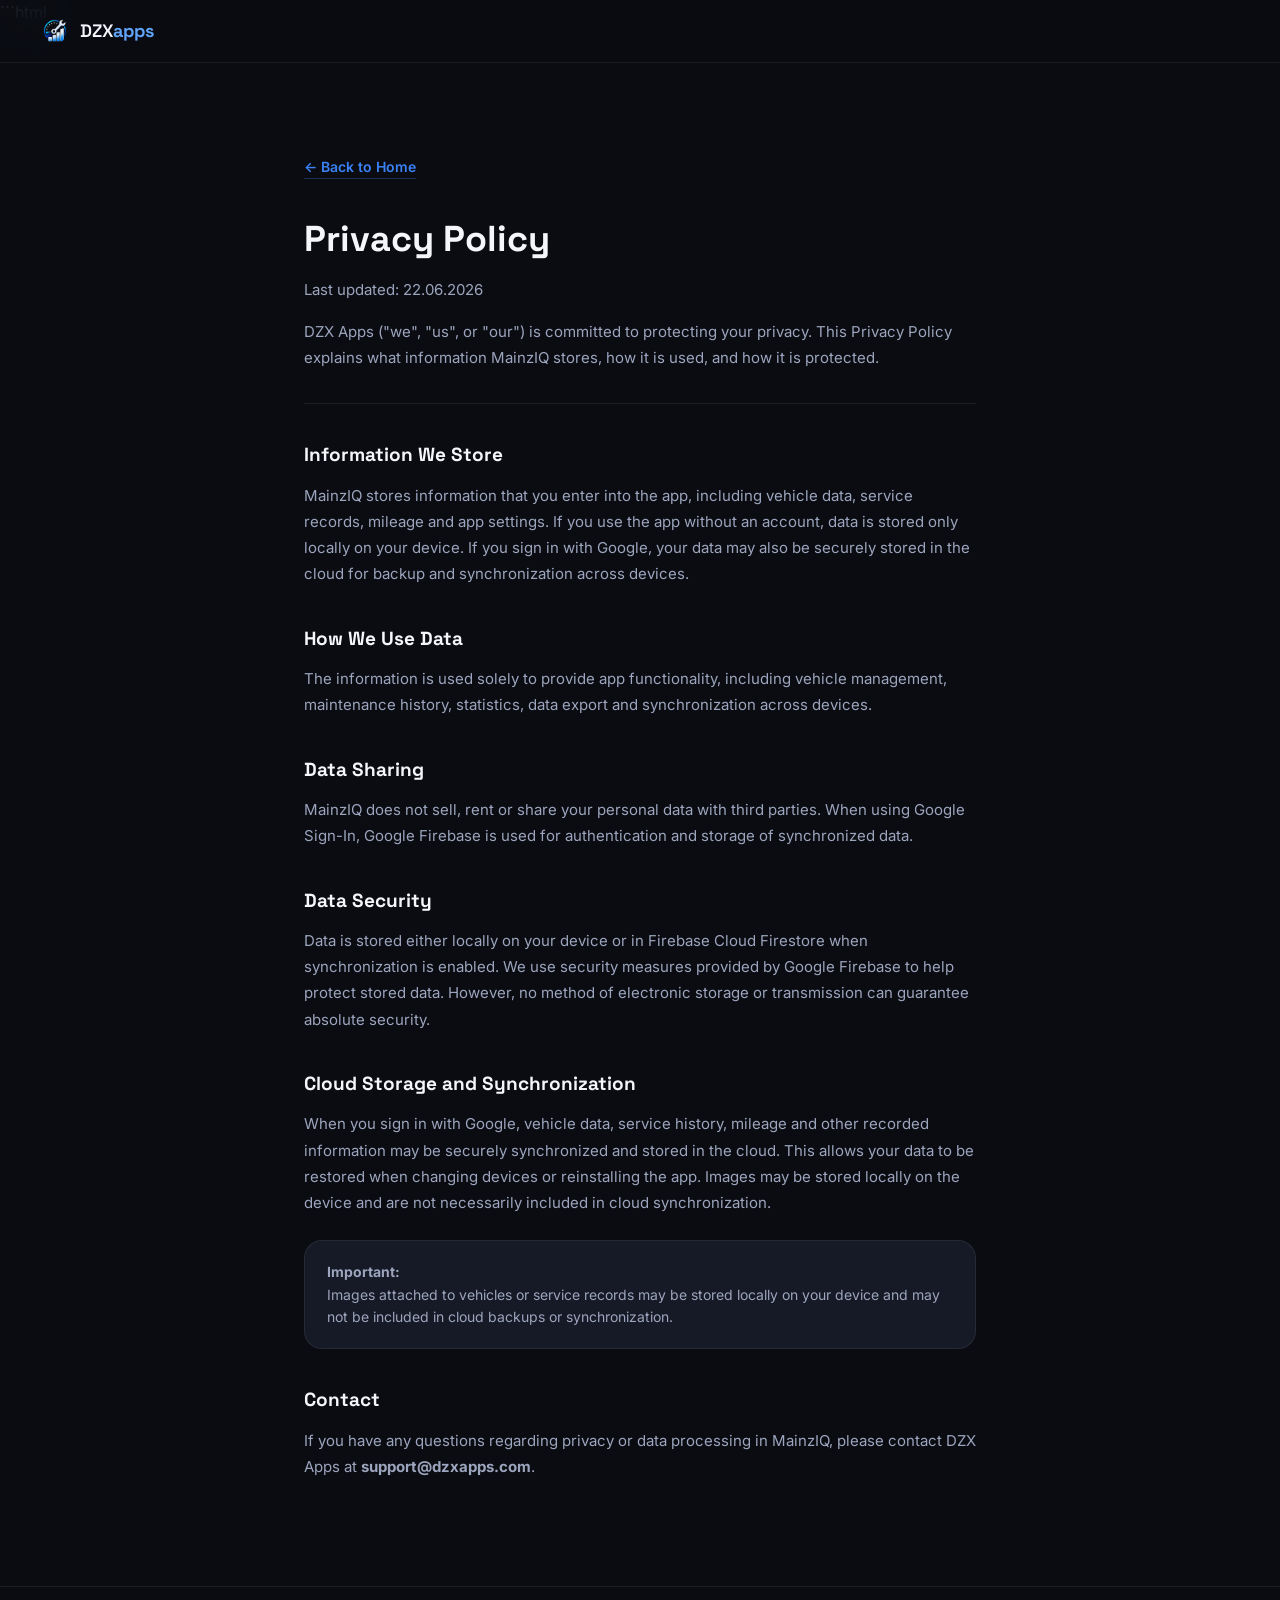
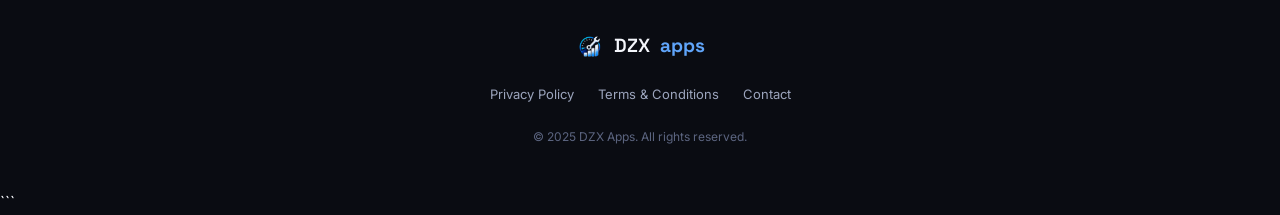
==== privacy.html @ 9a9090ef "Update privacy.html" ====
```html
<!DOCTYPE html>
<html lang="en">
<head>
  <meta charset="UTF-8" />
  <meta name="viewport" content="width=device-width, initial-scale=1.0" />
  <title>Privacy Policy - MainzIQ by DZX Apps</title>

  <link rel="icon" type="image/png" href="assets/logo.png" />
  <link rel="preconnect" href="https://fonts.googleapis.com" />
  <link href="https://fonts.googleapis.com/css2?family=Space+Grotesk:wght@500;600;700&family=Inter:wght@400;500;600;700&display=swap" rel="stylesheet" />
  <link rel="stylesheet" href="style.css" />

  <style>
    .legal-page {
      max-width: 720px;
      margin: 0 auto;
      padding: 130px 24px 90px;
    }

    .legal-page h1 {
      font-family: 'Space Grotesk', sans-serif;
      font-size: 36px;
      font-weight: 700;
      margin-bottom: 8px;
    }

    .legal-date {
      font-size: 13px;
      color: var(--text3);
      margin-bottom: 12px;
    }

    .legal-intro {
      font-size: 15px;
      color: var(--text2);
      line-height: 1.7;
      margin-bottom: 40px;
      padding-bottom: 32px;
      border-bottom: 1px solid var(--border);
    }

    .legal-page h2 {
      font-family: 'Space Grotesk', sans-serif;
      font-size: 19px;
      font-weight: 700;
      margin: 36px 0 12px;
    }

    .legal-page p {
      font-size: 15px;
      color: var(--text2);
      line-height: 1.75;
      margin-bottom: 16px;
    }

    .legal-page a {
      color: var(--blue-mid);
      text-decoration: none;
      border-bottom: 1px solid rgba(59,130,246,0.3);
    }

    .legal-page a:hover {
      border-color: var(--blue-mid);
    }

    .back-link {
      display: inline-flex;
      align-items: center;
      gap: 6px;
      color: var(--blue-mid);
      text-decoration: none;
      font-size: 14px;
      font-weight: 600;
      margin-bottom: 32px;
    }

    .back-link:hover {
      color: var(--blue-light);
    }

    .legal-card {
      background: var(--card);
      border: 1px solid var(--border);
      border-radius: var(--radius);
      padding: 20px 22px;
      margin: 24px 0;
      font-size: 14px;
      color: var(--text2);
    }
  </style>
</head>
<body>

  <header class="nav scrolled">
    <a href="index.html" class="nav-logo">
      <img src="assets/logo.png" alt="DZX Apps" class="nav-logo-img" />
      <span>DZX<b>apps</b></span>
    </a>
  </header>

  <div class="legal-page">

    <a href="index.html" class="back-link">← Back to Home</a>

    <h1>Privacy Policy</h1>

    <p class="legal-date">
      Last updated: 22.06.2026
    </p>

    <p class="legal-intro">
      DZX Apps ("we", "us", or "our") is committed to protecting your privacy.
      This Privacy Policy explains what information MainzIQ stores, how it is used,
      and how it is protected.
    </p>

    <h2>Information We Store</h2>
    <p>
      MainzIQ stores information that you enter into the app, including vehicle
      data, service records, mileage and app settings.
      If you use the app without an account, data is stored only locally on your
      device.
      If you sign in with Google, your data may also be securely stored in the
      cloud for backup and synchronization across devices.
    </p>

    <h2>How We Use Data</h2>
    <p>
      The information is used solely to provide app functionality, including
      vehicle management, maintenance history, statistics, data export and
      synchronization across devices.
    </p>

    <h2>Data Sharing</h2>
    <p>
      MainzIQ does not sell, rent or share your personal data with third parties.
      When using Google Sign-In, Google Firebase is used for authentication and
      storage of synchronized data.
    </p>

    <h2>Data Security</h2>
    <p>
      Data is stored either locally on your device or in Firebase Cloud Firestore
      when synchronization is enabled.
      We use security measures provided by Google Firebase to help protect stored
      data.
      However, no method of electronic storage or transmission can guarantee
      absolute security.
    </p>

    <h2>Cloud Storage and Synchronization</h2>
    <p>
      When you sign in with Google, vehicle data, service history, mileage and
      other recorded information may be securely synchronized and stored in the
      cloud.
      This allows your data to be restored when changing devices or reinstalling
      the app.
      Images may be stored locally on the device and are not necessarily included
      in cloud synchronization.
    </p>

    <div class="legal-card">
      <strong>Important:</strong><br>
      Images attached to vehicles or service records may be stored locally on
      your device and may not be included in cloud backups or synchronization.
    </div>

    <h2>Contact</h2>
    <p>
      If you have any questions regarding privacy or data processing in MainzIQ,
      please contact DZX Apps at
      <strong>support@dzxapps.com</strong>.
    </p>

  </div>

  <footer class="footer">
    <div class="container footer-inner">

      <div class="footer-logo">
        <img src="assets/logo.png" alt="DZX Apps" class="footer-logo-img" />
        DZX<span>apps</span>
      </div>

      <div class="footer-links">
        <a href="privacy.html">Privacy Policy</a>
        <a href="terms.html">Terms & Conditions</a>
        <a href="index.html#contact">Contact</a>
      </div>

      <p class="footer-copy">
        © 2025 DZX Apps. All rights reserved.
      </p>

    </div>
  </footer>

</body>
</html>
```
---- style.css ----
/* ════════════════════════════════════════════════════════════════════
   DZXapps — Landing Page Styles
   ════════════════════════════════════════════════════════════════════ */

*, *::before, *::after { box-sizing: border-box; margin: 0; padding: 0; }

:root {
  /* Core palette — matched directly from app screenshots */
  --bg:         #0A0C12;
  --bg2:        #0F121B;
  --bg3:        #161A26;
  --card:       #161A26;
  --card2:      #1B2030;
  --border:     rgba(255,255,255,0.07);
  --border2:    rgba(255,255,255,0.1);

  --blue-dark:  #1D4ED8;
  --blue:       #2563EB;
  --blue-mid:   #3B82F6;
  --blue-light: #60A5FA;
  --blue-pale:  #93C5FD;

  --text:       #F4F6FB;
  --text2:      #9CA5BD;
  --text3:      #5C6580;

  --red:        #F87171;
  --purple:     #A78BFA;
  --green:      #34D399;
  --orange:     #FBBF24;

  --radius:     18px;
  --radius-sm:  12px;
}

html { scroll-behavior: smooth; }

body {
  font-family: 'Inter', system-ui, -apple-system, sans-serif;
  background: var(--bg);
  color: var(--text);
  line-height: 1.6;
  overflow-x: hidden;
}

.container { max-width: 1120px; margin: 0 auto; padding: 0 24px; }

h1, h2, h3, .nav-logo span, .footer-logo {
  font-family: 'Space Grotesk', system-ui, sans-serif;
}

.gradient-text {
  background: linear-gradient(135deg, var(--blue-mid) 0%, var(--purple) 100%);
  -webkit-background-clip: text;
  -webkit-text-fill-color: transparent;
  background-clip: text;
}

.section-eyebrow {
  font-size: 11px;
  font-weight: 700;
  letter-spacing: 0.12em;
  text-transform: uppercase;
  color: var(--blue-mid);
  margin-bottom: 12px;
}

.section-title {
  font-size: clamp(28px, 4vw, 42px);
  font-weight: 700;
  line-height: 1.15;
  letter-spacing: -0.01em;
  margin-bottom: 48px;
}

.section-title-sm {
  font-size: clamp(22px, 3vw, 30px);
  font-weight: 700;
  line-height: 1.2;
  margin-bottom: 14px;
}

/* ─── NAV ────────────────────────────────────────────────────────── */
.nav {
  position: fixed;
  top: 0; left: 0; right: 0;
  z-index: 200;
  display: flex;
  align-items: center;
  justify-content: space-between;
  padding: 16px 40px;
  transition: background 0.3s, backdrop-filter 0.3s, border-color 0.3s;
  border-bottom: 1px solid transparent;
}
.nav.scrolled {
  background: rgba(10,12,18,0.85);
  backdrop-filter: blur(20px);
  border-bottom-color: var(--border);
}

.nav-logo {
  display: flex;
  align-items: center;
  gap: 10px;
  text-decoration: none;
  color: var(--text);
}
.nav-logo-img { width: 30px; height: 30px; border-radius: 8px; }
.nav-logo span { font-size: 18px; font-weight: 600; letter-spacing: -0.01em; }
.nav-logo span b { font-weight: 700; color: var(--blue-light); }

.nav-links { display: flex; gap: 30px; }
.nav-links a {
  text-decoration: none;
  color: var(--text2);
  font-size: 14px;
  font-weight: 500;
  transition: color 0.2s;
}
.nav-links a:hover { color: var(--text); }

.nav-cta {
  text-decoration: none;
  background: var(--blue);
  color: #fff;
  font-size: 14px;
  font-weight: 600;
  padding: 9px 20px;
  border-radius: 9px;
  transition: background 0.2s, transform 0.15s;
}
.nav-cta:hover { background: var(--blue-mid); transform: translateY(-1px); }

.nav-burger {
  display: none;
  flex-direction: column;
  gap: 5px;
  background: none;
  border: none;
  cursor: pointer;
  padding: 6px;
}
.nav-burger span { width: 22px; height: 2px; background: var(--text); border-radius: 2px; transition: 0.25s; }
.nav-burger.open span:nth-child(1) { transform: translateY(7px) rotate(45deg); }
.nav-burger.open span:nth-child(2) { opacity: 0; }
.nav-burger.open span:nth-child(3) { transform: translateY(-7px) rotate(-45deg); }

.mobile-menu {
  position: fixed;
  top: 64px; left: 0; right: 0;
  background: rgba(10,12,18,0.98);
  backdrop-filter: blur(20px);
  border-bottom: 1px solid var(--border);
  display: flex;
  flex-direction: column;
  padding: 8px 24px 20px;
  gap: 4px;
  z-index: 199;
  transform: translateY(-12px);
  opacity: 0;
  pointer-events: none;
  transition: transform 0.25s, opacity 0.25s;
}
.mobile-menu.open { transform: translateY(0); opacity: 1; pointer-events: auto; }
.mobile-menu a {
  text-decoration: none;
  color: var(--text2);
  font-size: 15px;
  font-weight: 500;
  padding: 12px 4px;
  border-bottom: 1px solid var(--border);
}
.mobile-menu a:last-child { border-bottom: none; }

/* ─── HERO ───────────────────────────────────────────────────────── */
.hero {
  position: relative;
  min-height: 100vh;
  display: flex;
  align-items: center;
  justify-content: space-between;
  gap: 50px;
  padding: 130px 64px 70px;
  max-width: 1240px;
  margin: 0 auto;
}

.hero-bg-glow {
  position: absolute;
  top: -10%;
  right: -10%;
  width: 700px;
  height: 700px;
  background: radial-gradient(circle, rgba(37,99,235,0.12) 0%, transparent 65%);
  pointer-events: none;
  z-index: 0;
}

.hero-content { position: relative; z-index: 1; flex: 1; max-width: 540px; }

.hero-badge {
  display: inline-flex;
  align-items: center;
  gap: 8px;
  font-size: 12px;
  font-weight: 600;
  color: var(--blue-light);
  background: rgba(37,99,235,0.15);
  border: 1px solid rgba(37,99,235,0.3);
  padding: 7px 14px;
  border-radius: 100px;
  margin-bottom: 24px;
  letter-spacing: 0.02em;
}
.hero-badge .dot {
  width: 6px; height: 6px;
  background: var(--blue-light);
  border-radius: 50%;
  animation: pulse 2s ease-in-out infinite;
}
@keyframes pulse {
  0%,100% { opacity: 1; transform: scale(1); }
  50%     { opacity: 0.4; transform: scale(1.4); }
}

.hero-title {
  font-size: clamp(36px, 5.2vw, 60px);
  font-weight: 700;
  line-height: 1.1;
  letter-spacing: -0.02em;
  margin-bottom: 20px;
}

.hero-sub {
  font-size: 17px;
  color: var(--text2);
  line-height: 1.65;
  margin-bottom: 34px;
  max-width: 460px;
}

.hero-buttons { display: flex; gap: 12px; flex-wrap: wrap; margin-bottom: 14px; }

.store-btn-hero {
  display: inline-flex;
  align-items: center;
  gap: 12px;
  background: var(--card);
  border: 1px solid var(--border2);
  color: var(--text);
  padding: 12px 20px;
  border-radius: 13px;
  font-family: 'Inter', sans-serif;
  cursor: not-allowed;
  opacity: 0.85;
}
.store-btn-hero.disabled { cursor: not-allowed; }
.store-btn-hero .store-btn-text { display: flex; flex-direction: column; text-align: left; }
.store-btn-hero .store-btn-text span { font-size: 10px; color: var(--text3); }
.store-btn-hero .store-btn-text strong { font-size: 14px; font-weight: 600; }

/* Official store logo icons — sized to read as the same visual weight side by side */
.store-icon { width: 22px; height: 22px; object-fit: contain; flex-shrink: 0; }
.store-icon.apple { width: 19px; height: 23px; } /* Apple mark is taller-than-wide; Play triangle is wider-than-tall */

.hero-note { font-size: 13px; color: var(--text3); }

.btn-primary {
  display: inline-flex;
  align-items: center;
  gap: 10px;
  background: var(--blue);
  color: #fff;
  text-decoration: none;
  font-size: 15px;
  font-weight: 600;
  padding: 14px 24px;
  border-radius: var(--radius-sm);
  border: none;
  cursor: pointer;
  transition: background 0.2s, transform 0.15s, box-shadow 0.2s;
  box-shadow: 0 4px 20px rgba(37,99,235,0.3);
  font-family: 'Inter', sans-serif;
}
.btn-primary:hover { background: var(--blue-mid); transform: translateY(-2px); box-shadow: 0 8px 28px rgba(37,99,235,0.45); }

/* ─── PHONE MOCKUP (Hero) ───────────────────────────────────────── */
.hero-visual {
  position: relative;
  z-index: 1;
  flex: 0 0 auto;
  display: flex;
  justify-content: center;
}

.phone-glow {
  position: absolute;
  width: 340px; height: 340px;
  top: 50%; left: 50%;
  transform: translate(-50%,-50%);
  background: radial-gradient(circle, rgba(37,99,235,0.4) 0%, transparent 70%);
  border-radius: 50%;
  animation: glow-pulse 4s ease-in-out infinite;
  z-index: 0;
}
@keyframes glow-pulse {
  0%,100% { transform: translate(-50%,-50%) scale(1); opacity: 0.8; }
  50%     { transform: translate(-50%,-50%) scale(1.15); opacity: 0.45; }
}

.phone-mockup { position: relative; z-index: 1; animation: float 5s ease-in-out infinite; }
@keyframes float {
  0%,100% { transform: translateY(0); }
  50%     { transform: translateY(-14px); }
}

.phone-frame {
  width: 280px;
  background: #131722;
  border-radius: 42px;
  border: 2px solid rgba(255,255,255,0.09);
  padding: 12px 9px 9px;
  box-shadow: 0 50px 90px rgba(0,0,0,0.65), 0 0 0 1px rgba(255,255,255,0.04) inset;
  position: relative;
}
.phone-notch { width: 78px; height: 22px; background: #0A0C12; border-radius: 0 0 16px 16px; margin: 0 auto 6px; }

.phone-screen { background: #0D1018; border-radius: 30px; overflow: hidden; height: 540px; }

.app-preview { padding: 0 11px; height: 100%; display: flex; flex-direction: column; gap: 7px; overflow: hidden; }

.app-statusbar {
  display: flex; justify-content: space-between; align-items: center;
  padding: 10px 2px 2px; font-size: 11px; font-weight: 600; color: #fff;
}
.app-statusbar-icons { display: flex; gap: 5px; align-items: center; opacity: 0.9; }

.app-header-row { font-family: 'Space Grotesk', sans-serif; font-size: 19px; font-weight: 700; color: #fff; padding: 2px 0; }

.app-card-main {
  position: relative;
  overflow: hidden;
  background: linear-gradient(135deg, #16245A 0%, #0F1A40 100%);
  border-radius: 16px;
  padding: 14px;
  border: 1px solid rgba(59,130,246,0.15);
}
.app-card-glow {
  position: absolute; top: -20px; right: -20px;
  width: 80px; height: 80px; border-radius: 50%;
  background: rgba(59,130,246,0.25);
}
.app-label { font-size: 8.5px; letter-spacing: 0.07em; color: rgba(255,255,255,0.5); font-weight: 700; text-transform: uppercase; margin-bottom: 5px; position: relative; }
.app-amount { font-size: 23px; font-weight: 700; font-family: 'Space Grotesk', sans-serif; color: #fff; margin-bottom: 7px; position: relative; }
.app-sub-label { font-size: 9.5px; color: rgba(255,255,255,0.55); position: relative; }
.app-sub-amount { font-size: 14px; font-weight: 700; color: var(--blue-light); position: relative; }

.app-section-title-row { display: flex; justify-content: space-between; align-items: baseline; padding-top: 2px; }
.app-section-title-row span:first-child { font-size: 12px; font-weight: 700; font-family: 'Space Grotesk', sans-serif; color: #fff; }
.app-see-all { font-size: 10px; color: var(--blue-light); font-weight: 600; }

.app-vehicle-card {
  background: var(--card2); border-radius: 13px; padding: 9px;
  display: flex; align-items: center; gap: 8px;
  border: 1px solid rgba(255,255,255,0.05);
}
.app-vehicle-thumb {
  width: 44px; height: 36px; border-radius: 8px; flex-shrink: 0;
  background: radial-gradient(circle at 50% 40%, rgba(96,165,250,0.16), #141a28 70%);
  border: 1px solid rgba(96,165,250,0.18);
  display: flex; align-items: center; justify-content: center;
  overflow: hidden;
}
.app-vehicle-thumb .emoji-icon { font-size: 20px; line-height: 1; }
.app-vehicle-thumb.has-photo { background-size: cover; background-position: center; border: none; }
.app-vehicle-thumb.has-photo .emoji-icon { display: none; }
.app-vehicle-info { flex: 1; min-width: 0; }
.app-vehicle-name { font-size: 11px; font-weight: 700; color: #fff; white-space: nowrap; overflow: hidden; text-overflow: ellipsis; }
.app-vehicle-sub  { font-size: 8.5px; color: var(--text3); margin-top: 1px; }
.app-vehicle-cost { font-size: 11px; font-weight: 700; color: #fff; text-align: right; white-space: nowrap; }
.app-vehicle-cost span { display: block; font-size: 7px; font-weight: 500; color: var(--text3); }

.app-activity {
  display: flex; align-items: center; gap: 8px; padding: 7px 9px;
  background: var(--card2); border-radius: 11px; border: 1px solid rgba(255,255,255,0.04);
}
.app-activity-dot {
  width: 22px; height: 22px; border-radius: 50%; flex-shrink: 0;
  display: flex; align-items: center; justify-content: center; font-size: 9px;
  background: rgba(59,130,246,0.18); color: var(--blue-light);
}
.app-activity-mid { flex: 1; min-width: 0; }
.app-activity-name { font-size: 10.5px; font-weight: 700; color: #fff; }
.app-activity-meta { font-size: 8px; color: var(--text3); }
.app-activity-cost { font-size: 10.5px; font-weight: 700; color: #fff; white-space: nowrap; }

.app-tabbar {
  margin-top: auto; display: flex; background: #0F121B;
  border-top: 1px solid rgba(255,255,255,0.06); padding: 9px 0 14px; margin-left: -11px; margin-right: -11px;
}
.app-tab { flex: 1; display: flex; flex-direction: column; align-items: center; gap: 3px; font-size: 7px; color: var(--text3); }
.app-tab.active { color: var(--blue-light); }
.app-tab span { font-size: 6.5px; font-weight: 600; }

/* ─── TRUST STRIP ───────────────────────────────────────────────── */
.trust-strip { padding: 28px 0; border-top: 1px solid var(--border); border-bottom: 1px solid var(--border); }
.trust-inner { display: flex; justify-content: center; gap: 48px; flex-wrap: wrap; }
.trust-item { display: flex; align-items: center; gap: 9px; font-size: 13.5px; color: var(--text2); font-weight: 500; }
.trust-item svg { color: var(--blue-mid); flex-shrink: 0; }

/* ─── FEATURES ──────────────────────────────────────────────────── */
.features { padding: 100px 0; }

.features-grid {
  display: grid;
  grid-template-columns: repeat(auto-fit, minmax(230px, 1fr));
  gap: 20px;
}

.feature-card {
  background: var(--card);
  border: 1px solid var(--border);
  border-radius: var(--radius);
  padding: 28px 24px;
  transition: transform 0.2s, border-color 0.2s, box-shadow 0.2s;
}
.feature-card:hover {
  transform: translateY(-4px);
  border-color: rgba(37,99,235,0.3);
  box-shadow: 0 14px 40px rgba(0,0,0,0.3);
}

.feature-icon {
  width: 44px; height: 44px;
  background: rgba(37,99,235,0.15);
  border-radius: 12px;
  display: flex; align-items: center; justify-content: center;
  margin-bottom: 16px;
  color: var(--blue-mid);
}

.feature-card h3 { font-size: 17px; font-weight: 700; margin-bottom: 8px; }
.feature-card p  { font-size: 14px; color: var(--text2); line-height: 1.6; }

/* ─── SCREENS SHOWCASE ──────────────────────────────────────────── */
.screens { padding: 80px 0 110px; background: linear-gradient(180deg, var(--bg) 0%, var(--bg2) 100%); }

.screens-tabs {
  display: flex; gap: 8px; flex-wrap: wrap; margin-bottom: 48px;
}
.screen-tab {
  background: var(--card);
  border: 1px solid var(--border);
  color: var(--text2);
  font-size: 13.5px;
  font-weight: 600;
  padding: 10px 18px;
  border-radius: 10px;
  cursor: pointer;
  font-family: 'Inter', sans-serif;
  transition: all 0.2s;
}
.screen-tab:hover { color: var(--text); border-color: var(--border2); }
.screen-tab.active { background: var(--blue); border-color: var(--blue); color: #fff; }

.screens-display {
  display: flex;
  gap: 60px;
  align-items: center;
}

.screen-text-block { flex: 1; position: relative; min-height: 140px; }
.screen-text {
  position: absolute; top: 0; left: 0; width: 100%;
  opacity: 0; transform: translateY(10px);
  transition: opacity 0.35s, transform 0.35s;
  pointer-events: none;
}
.screen-text.active { opacity: 1; transform: none; pointer-events: auto; position: relative; }
.screen-text h3 { font-size: 24px; font-weight: 700; margin-bottom: 14px; }
.screen-text p  { font-size: 15.5px; color: var(--text2); line-height: 1.7; max-width: 420px; }

.screen-phone-wrap { flex: 0 0 auto; position: relative; width: 260px; height: 510px; }
.screen-phone {
  position: absolute; top: 0; left: 0; width: 100%;
  opacity: 0; transform: scale(0.96) translateY(8px);
  transition: opacity 0.35s, transform 0.35s;
  pointer-events: none;
}
.screen-phone.active { opacity: 1; transform: none; pointer-events: auto; position: relative; }

.sp-frame {
  width: 260px;
  background: #131722;
  border-radius: 38px;
  border: 2px solid rgba(255,255,255,0.09);
  padding: 11px 8px 8px;
  box-shadow: 0 40px 80px rgba(0,0,0,0.55);
}
.sp-notch { width: 70px; height: 20px; background: #0A0C12; border-radius: 0 0 14px 14px; margin: 0 auto 6px; }
.sp-content { background: #0D1018; border-radius: 27px; padding: 16px 12px; height: 470px; display: flex; flex-direction: column; gap: 9px; overflow: hidden; }

.sp-title { font-family: 'Space Grotesk', sans-serif; font-size: 18px; font-weight: 700; color: #fff; }
.sp-title-row { display: flex; justify-content: space-between; align-items: center; }
.sp-add { width: 26px; height: 26px; background: var(--blue); border-radius: 8px; color: #fff; display: flex; align-items: center; justify-content: center; font-size: 16px; font-weight: 600; }

.sp-stat-card {
  background: linear-gradient(135deg, #16245A 0%, #0F1A40 100%);
  border-radius: 14px; padding: 13px;
  border: 1px solid rgba(59,130,246,0.15);
}
.sp-stat-card.sm { padding: 11px; }
.sp-stat-label { font-size: 8px; letter-spacing: 0.06em; color: rgba(255,255,255,0.5); font-weight: 700; text-transform: uppercase; }
.sp-stat-value { font-size: 20px; font-weight: 700; font-family: 'Space Grotesk', sans-serif; color: #fff; margin: 5px 0; }
.sp-stat-sub { font-size: 9px; color: rgba(255,255,255,0.55); }
.sp-stat-sub-val { font-size: 13px; font-weight: 700; color: var(--blue-light); }

.sp-row-title { font-size: 11px; font-weight: 700; font-family: 'Space Grotesk', sans-serif; color: #fff; margin-top: 2px; }

.sp-vcard { display: flex; align-items: center; gap: 8px; background: var(--card2); border-radius: 12px; padding: 8px; border: 1px solid rgba(255,255,255,0.05); }
.sp-thumb {
  width: 40px; height: 32px; border-radius: 7px; flex-shrink: 0;
  background: radial-gradient(circle at 50% 40%, rgba(96,165,250,0.16), #141a28 70%);
  border: 1px solid rgba(96,165,250,0.18);
  display: flex; align-items: center; justify-content: center;
  overflow: hidden;
}
.sp-thumb .emoji-icon { font-size: 17px; line-height: 1; }
.sp-thumb.has-photo { background-size: cover; background-position: center; border: none; }
.sp-thumb.has-photo .emoji-icon { display: none; }
.sp-vinfo { flex: 1; min-width: 0; display: flex; flex-direction: column; }
.sp-vinfo b { font-size: 10px; color: #fff; white-space: nowrap; overflow: hidden; text-overflow: ellipsis; }
.sp-vinfo span { font-size: 8px; color: var(--text3); }
.sp-vcost { font-size: 10px; font-weight: 700; color: #fff; text-align: right; }
.sp-vcost small { display: block; font-size: 6.5px; color: var(--text3); font-weight: 500; }

.sp-act { display: flex; align-items: center; gap: 8px; background: var(--card2); border-radius: 10px; padding: 7px 9px; }
.sp-act-dot { width: 20px; height: 20px; border-radius: 50%; background: rgba(59,130,246,0.18); color: var(--blue-light); display: flex; align-items: center; justify-content: center; font-size: 8px; flex-shrink: 0; }
.sp-act-info { flex: 1; display: flex; flex-direction: column; }
.sp-act-info b { font-size: 9.5px; color: #fff; }
.sp-act-info span { font-size: 7.5px; color: var(--text3); }
.sp-act-cost { font-size: 9.5px; color: #fff; }

/* Vehicles screen specifics */
.sp-vehicle-full { background: var(--card2); border-radius: 14px; overflow: hidden; border: 1px solid rgba(255,255,255,0.05); }
.sp-vfull-img {
  height: 64px; position: relative;
  background: radial-gradient(circle at 50% 45%, rgba(96,165,250,0.14), #10141f 70%);
  display: flex; align-items: center; justify-content: center;
}
.sp-vfull-img .emoji-icon { font-size: 28px; line-height: 1; }
.sp-vfull-img .emoji-icon.large { font-size: 30px; }
.sp-vfull-img.has-photo { background-size: cover; background-position: center; }
.sp-vfull-img.has-photo .emoji-icon { display: none; }
.sp-tag { position: absolute; top: 6px; left: 6px; background: rgba(0,0,0,0.55); color: #fff; font-size: 7px; font-weight: 700; padding: 3px 7px; border-radius: 6px; }
.sp-vfull-body { padding: 8px 10px; }
.sp-vfull-top { display: flex; justify-content: space-between; align-items: baseline; }
.sp-vfull-top b { font-size: 11px; color: #fff; }
.sp-vfull-top span { font-size: 9px; color: var(--text2); font-weight: 600; }
.sp-vfull-year { font-size: 8px; color: var(--text3); margin-bottom: 6px; }
.sp-vfull-stats { display: flex; gap: 6px; }
.sp-vfull-stats div { flex: 1; background: var(--bg3); border-radius: 8px; padding: 5px 6px; border: 1px solid rgba(255,255,255,0.04); }
.sp-vfull-stats span { display: block; font-size: 6.5px; color: var(--text3); }
.sp-vfull-stats b { font-size: 9px; color: #fff; }
.sp-vfull-stats b.blue { color: var(--blue-light); }

/* Stats screen specifics */
.sp-pills { display: flex; gap: 6px; }
.sp-pill { font-size: 9px; font-weight: 600; padding: 5px 11px; border-radius: 8px; background: var(--card2); color: var(--text2); }
.sp-pill.active { background: var(--blue); color: #fff; }
.sp-bars { display: flex; align-items: flex-end; gap: 7px; height: 70px; padding: 0 4px; }
.sp-bar { flex: 1; background: var(--card2); border-radius: 5px 5px 2px 2px; position: relative; min-height: 8px; display: flex; justify-content: center; }
.sp-bar.active { background: var(--blue); }
.sp-bar span { position: absolute; top: -14px; font-size: 6.5px; color: var(--text3); white-space: nowrap; }
.sp-bar.active span { color: var(--blue-light); font-weight: 700; }
.sp-cat-bar { display: flex; height: 7px; border-radius: 4px; overflow: hidden; }
.sp-cat-list { display: flex; flex-direction: column; gap: 5px; }
.sp-cat-list div { display: flex; align-items: center; gap: 6px; font-size: 9px; color: var(--text2); }
.sp-cat-list i { width: 7px; height: 7px; border-radius: 50%; }
.sp-cat-list b { margin-left: auto; color: #fff; }

/* Settings screen specifics */
.sp-setting-label { font-size: 8px; letter-spacing: 0.07em; color: var(--text3); text-transform: uppercase; font-weight: 700; }
.sp-setting-group { background: var(--card2); border-radius: 12px; border: 1px solid rgba(255,255,255,0.05); }
.sp-setting-row { display: flex; justify-content: space-between; align-items: center; padding: 9px 11px; font-size: 10.5px; color: var(--text); border-top: 1px solid rgba(255,255,255,0.04); }
.sp-setting-row:first-child { border-top: none; }
.sp-setting-val { color: var(--text3); font-size: 9.5px; }
.sp-toggle { width: 26px; height: 14px; border-radius: 7px; background: var(--bg3); position: relative; }
.sp-toggle.on { background: var(--blue); }
.sp-toggle.on::after { content:''; position: absolute; right: 2px; top: 2px; width: 10px; height: 10px; background: #fff; border-radius: 50%; }

/* ─── DOWNLOAD ──────────────────────────────────────────────────── */
.download { padding: 80px 0 100px; }

.download-card {
  position: relative;
  background: linear-gradient(135deg, rgba(37,99,235,0.14) 0%, rgba(167,139,250,0.08) 100%);
  border: 1px solid rgba(37,99,235,0.22);
  border-radius: 26px;
  padding: 64px 48px;
  text-align: center;
  overflow: hidden;
}
.download-glow {
  position: absolute; top: 50%; left: 50%; transform: translate(-50%,-50%);
  width: 600px; height: 300px;
  background: radial-gradient(ellipse, rgba(37,99,235,0.22) 0%, transparent 70%);
  pointer-events: none;
}
.download-logo-bg {
  position: absolute; top: -60px; right: -60px;
  width: 280px; height: 280px;
  opacity: 0.06;
  pointer-events: none;
}
.download-content { position: relative; z-index: 1; }
.download-sub { font-size: 16.5px; color: rgba(244,246,251,0.7); margin: 0 auto 36px; max-width: 460px; }
.download-buttons { display: flex; gap: 16px; justify-content: center; flex-wrap: wrap; margin-bottom: 20px; }

.store-btn {
  display: inline-flex; align-items: center; gap: 14px;
  background: rgba(255,255,255,0.07);
  border: 1px solid rgba(255,255,255,0.14);
  color: #fff;
  font-family: 'Inter', sans-serif;
  padding: 14px 24px; border-radius: 15px;
  min-width: 180px;
  cursor: not-allowed;
}
.store-btn.disabled { opacity: 0.85; }
.store-btn-icon { flex-shrink: 0; opacity: 0.85; width: 26px; height: 26px; display: flex; align-items: center; justify-content: center; }
.store-btn-icon .store-icon { width: 26px; height: 26px; }
.store-btn-icon .store-icon.apple { width: 22px; height: 27px; }
.store-btn-text { text-align: left; }
.store-btn-small { display: block; font-size: 11px; opacity: 0.65; }
.store-btn-big   { display: block; font-size: 16px; font-weight: 700; font-family: 'Space Grotesk', sans-serif; }
.coming-soon-badge { font-size: 13px; color: rgba(244,246,251,0.45); }

/* ─── CONTACT ───────────────────────────────────────────────────── */
.contact { padding: 80px 0 100px; }
.contact-centered { display: flex; flex-direction: column; align-items: center; text-align: center; max-width: 520px; margin: 0 auto; }
.contact-text { font-size: 15px; color: var(--text2); margin-bottom: 28px; line-height: 1.65; }
.contact-text.centered { max-width: 380px; }

.contact-email-card {
  display: inline-flex; align-items: center; gap: 12px;
  background: var(--card); border: 1px solid var(--border);
  color: var(--text); text-decoration: none;
  font-size: 17px; font-weight: 600;
  padding: 16px 28px; border-radius: var(--radius-sm);
  transition: transform 0.2s, border-color 0.2s, background 0.2s;
  margin-bottom: 24px;
}
.contact-email-card svg { color: var(--blue-mid); flex-shrink: 0; }
.contact-email-card:hover {
  transform: translateY(-2px);
  border-color: rgba(37,99,235,0.35);
  background: var(--card2);
}

.contact-meta { display: flex; flex-direction: column; gap: 10px; }
.contact-meta.centered { align-items: center; }
.contact-meta-item { display: flex; align-items: center; gap: 9px; font-size: 13.5px; color: var(--text2); }
.contact-meta-item svg { color: var(--blue-mid); flex-shrink: 0; }

/* ─── FOOTER ────────────────────────────────────────────────────── */
.footer { border-top: 1px solid var(--border); padding: 44px 0; }
.footer-inner { display: flex; flex-direction: column; align-items: center; gap: 22px; text-align: center; }
.footer-brand { display: flex; flex-direction: column; align-items: center; gap: 4px; }
.footer-logo { display: flex; align-items: center; gap: 10px; font-size: 19px; font-weight: 600; color: var(--text); }
.footer-logo-img { width: 28px; height: 28px; border-radius: 8px; }
.footer-logo span { color: var(--blue-light); font-weight: 700; }
.footer-links { display: flex; gap: 24px; flex-wrap: wrap; justify-content: center; }
.footer-links a { font-size: 13px; color: var(--text2); text-decoration: none; transition: color 0.2s; }
.footer-links a:hover { color: var(--text); }
.footer-copy { font-size: 12px; color: var(--text3); }

/* ─── SCROLL REVEAL ─────────────────────────────────────────────── */
.reveal { opacity: 0; transform: translateY(22px); transition: opacity 0.6s ease, transform 0.6s ease; }
.reveal.visible { opacity: 1; transform: none; }

/* ─── RESPONSIVE ────────────────────────────────────────────────── */
@media (max-width: 980px) {
  .hero { flex-direction: column; padding: 110px 24px 60px; text-align: center; gap: 50px; }
  .hero-sub { margin-left: auto; margin-right: auto; }
  .hero-buttons { justify-content: center; }
  .nav { padding: 14px 20px; }
  .nav-links, .nav-cta { display: none; }
  .nav-burger { display: flex; }
  .screens-display { flex-direction: column; gap: 40px; }
  .screen-text-block { text-align: center; min-height: auto; }
  .screen-text p { margin: 0 auto; }
  .screen-text { position: relative; display: none; }
  .screen-text.active { display: block; }
  .screen-phone { position: relative; display: none; }
  .screen-phone.active { display: block; }
}

@media (max-width: 600px) {
  .download-card { padding: 40px 22px; }
  .download-buttons { flex-direction: column; align-items: center; }
  .store-btn { width: 100%; max-width: 280px; }
  .hero-buttons { flex-direction: column; align-items: center; }
  .store-btn-hero { width: 100%; max-width: 280px; justify-content: center; }
  .trust-inner { flex-direction: column; align-items: center; gap: 16px; }
}

@media (prefers-reduced-motion: reduce) {
  *, *::before, *::after { animation: none !important; transition: none !important; }
}
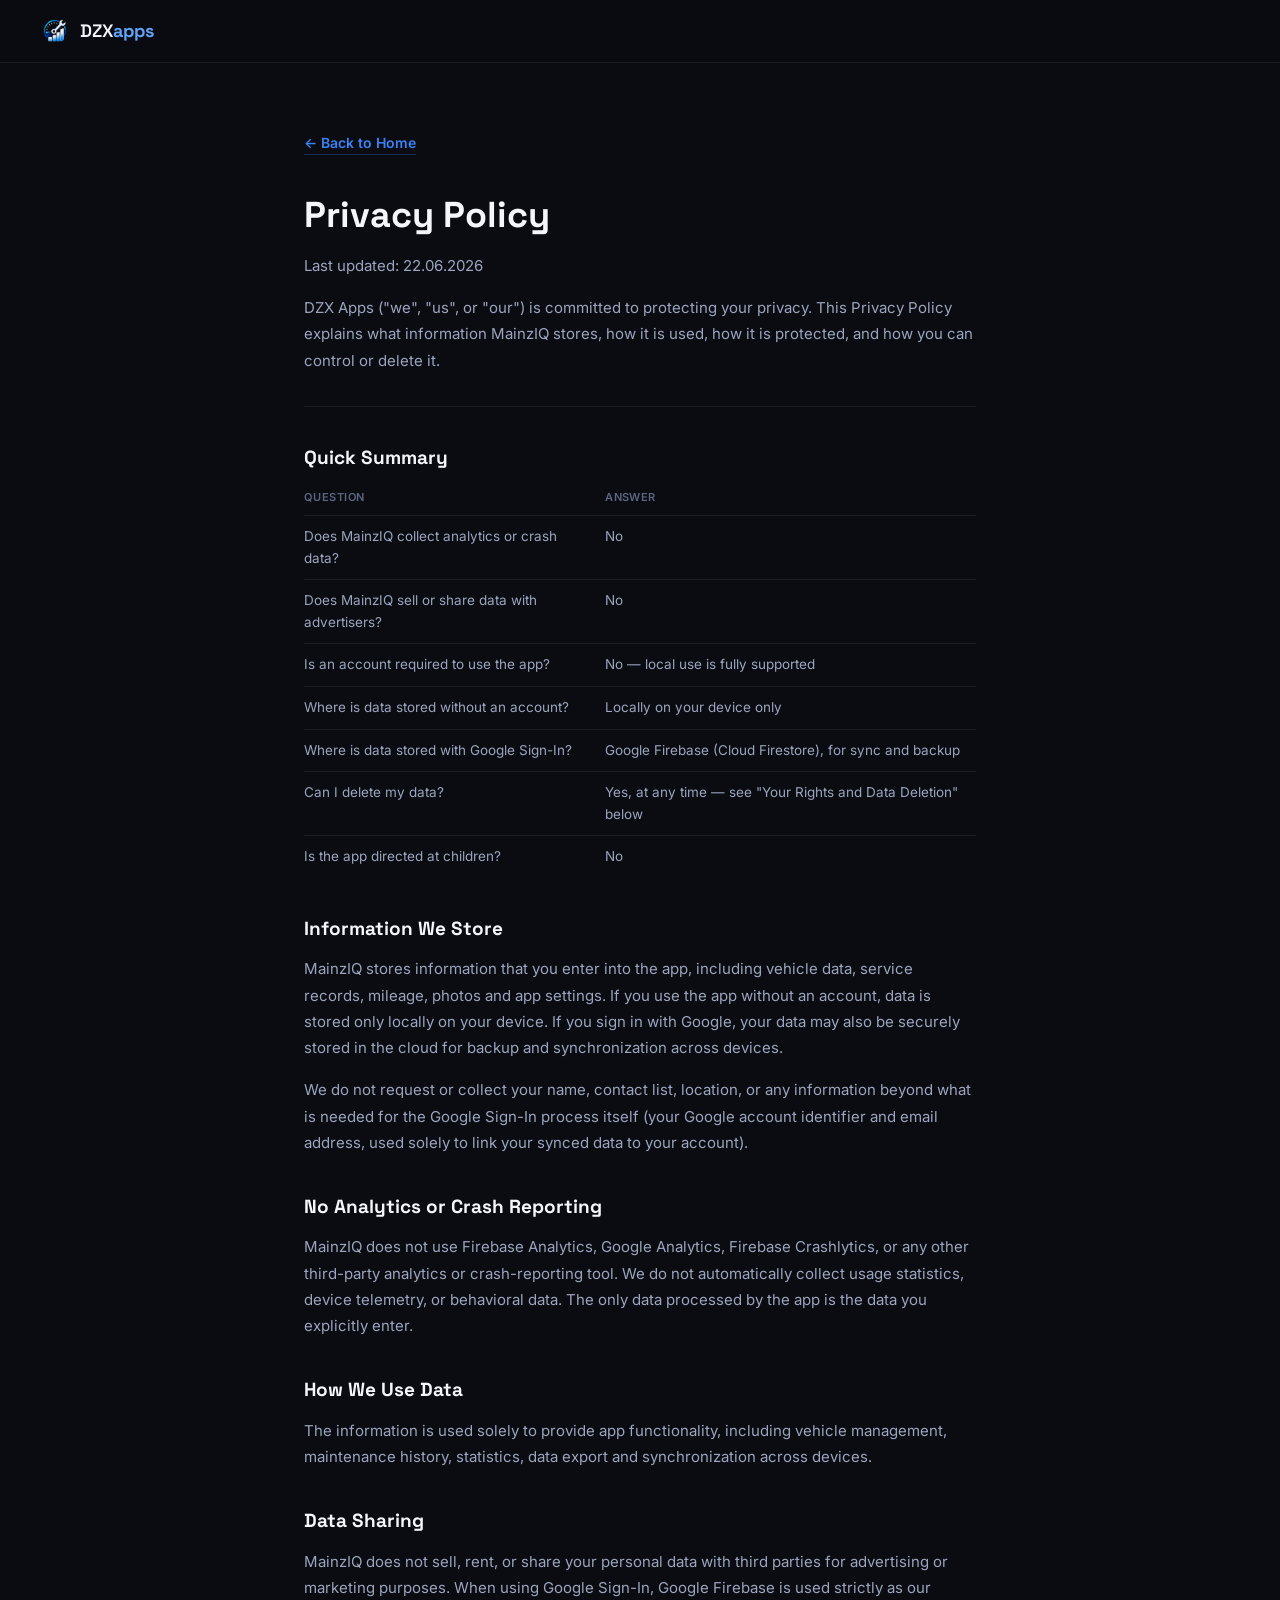
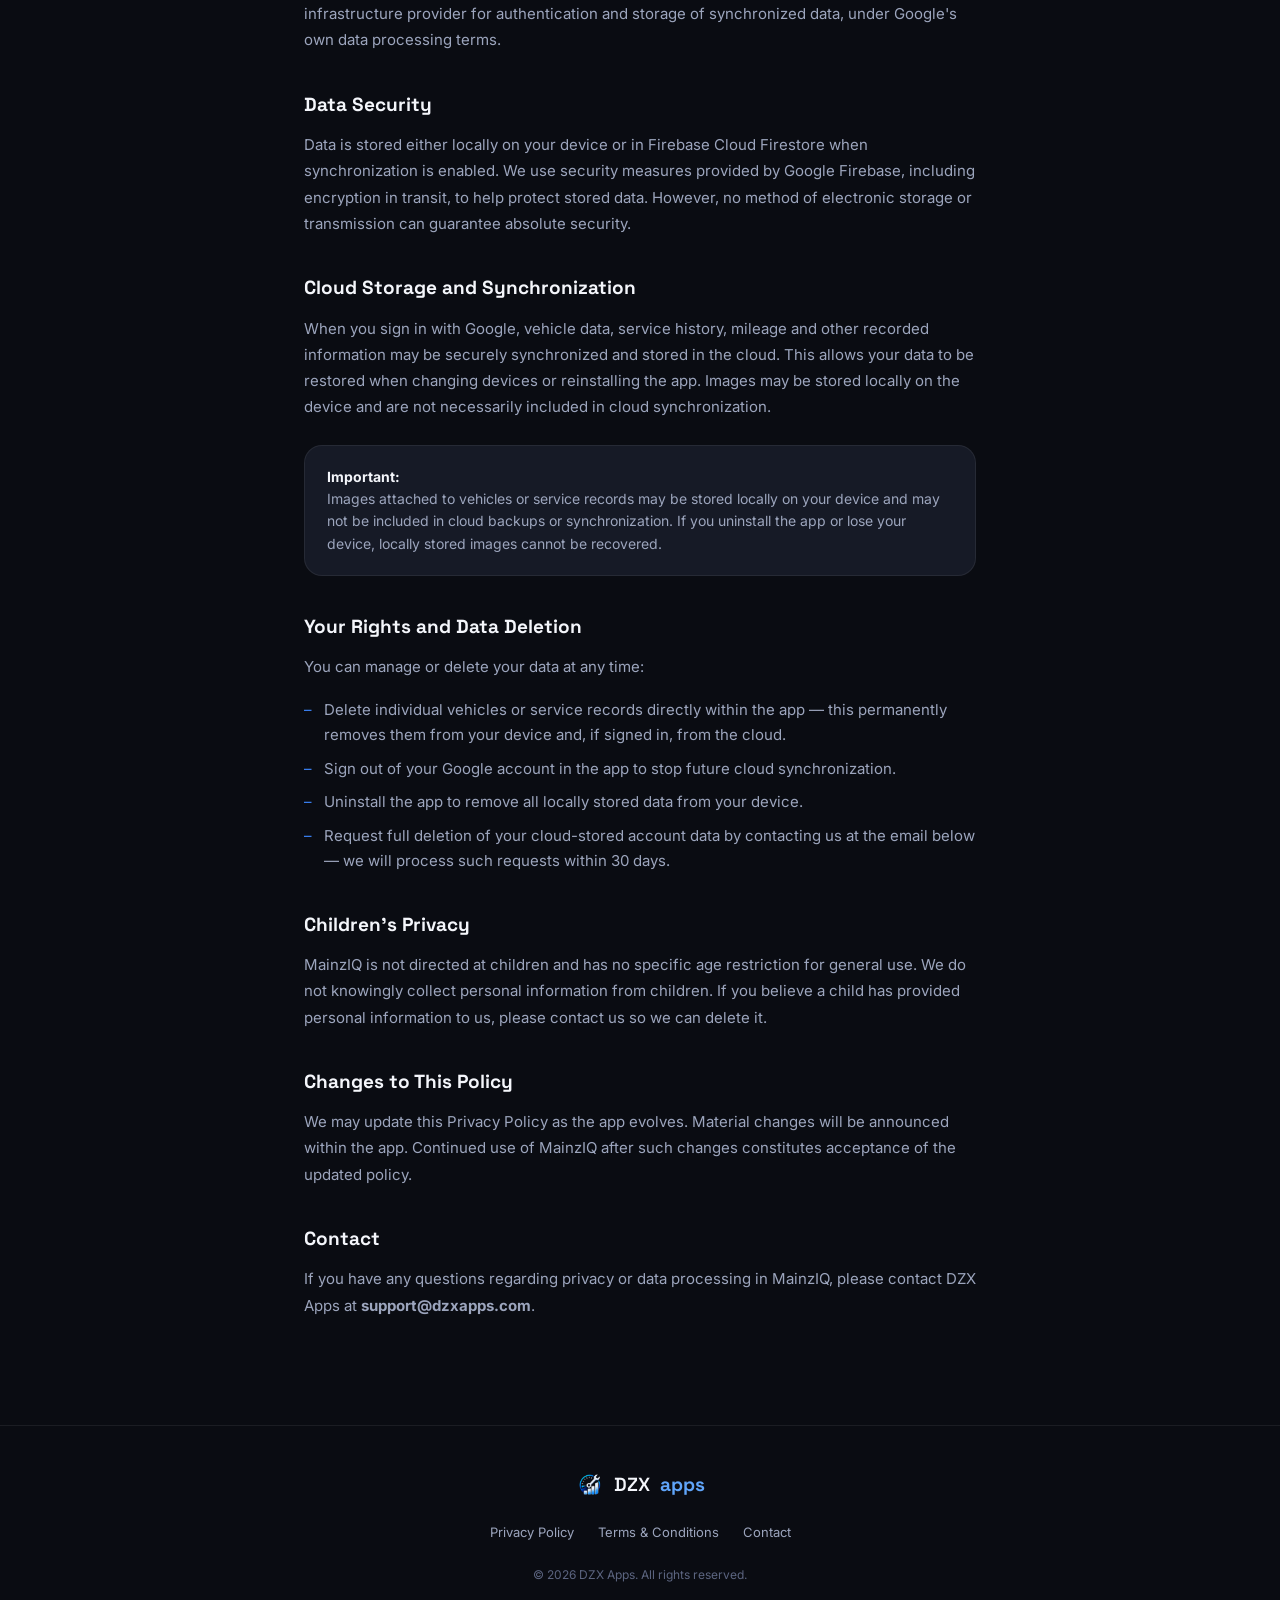
==== commit de6fc626: "Revise privacy policy content and structure Updated privacy policy details and formatting." ====
--- a/privacy.html
+++ b/privacy.html
@@ -1,4 +1,3 @@
-```html
 <!DOCTYPE html>
 <html lang="en">
 <head>
@@ -52,6 +51,28 @@
       color: var(--text2);
       line-height: 1.75;
       margin-bottom: 16px;
+    }
+
+    .legal-page ul {
+      list-style: none;
+      padding: 0;
+      margin-bottom: 16px;
+    }
+
+    .legal-page ul li {
+      font-size: 15px;
+      color: var(--text2);
+      line-height: 1.7;
+      padding-left: 20px;
+      position: relative;
+      margin-bottom: 8px;
+    }
+
+    .legal-page ul li::before {
+      content: '–';
+      position: absolute;
+      left: 0;
+      color: var(--blue-mid);
     }
 
     .legal-page a {
@@ -88,6 +109,34 @@
       font-size: 14px;
       color: var(--text2);
     }
+
+    .legal-card strong {
+      color: var(--text);
+    }
+
+    .legal-table-summary {
+      width: 100%;
+      border-collapse: collapse;
+      margin: 16px 0 28px;
+      font-size: 13.5px;
+    }
+    .legal-table-summary th {
+      text-align: left;
+      color: var(--text3);
+      font-weight: 600;
+      font-size: 11px;
+      letter-spacing: 0.04em;
+      text-transform: uppercase;
+      padding: 0 12px 8px 0;
+      border-bottom: 1px solid var(--border);
+    }
+    .legal-table-summary td {
+      padding: 10px 12px 10px 0;
+      color: var(--text2);
+      border-bottom: 1px solid var(--border);
+      vertical-align: top;
+    }
+    .legal-table-summary tr:last-child td { border-bottom: none; }
   </style>
 </head>
 <body>
@@ -112,18 +161,45 @@
     <p class="legal-intro">
       DZX Apps ("we", "us", or "our") is committed to protecting your privacy.
       This Privacy Policy explains what information MainzIQ stores, how it is used,
-      and how it is protected.
-    </p>
+      how it is protected, and how you can control or delete it.
+    </p>
+
+    <h2>Quick Summary</h2>
+    <table class="legal-table-summary">
+      <tr><th>Question</th><th>Answer</th></tr>
+      <tr><td>Does MainzIQ collect analytics or crash data?</td><td>No</td></tr>
+      <tr><td>Does MainzIQ sell or share data with advertisers?</td><td>No</td></tr>
+      <tr><td>Is an account required to use the app?</td><td>No — local use is fully supported</td></tr>
+      <tr><td>Where is data stored without an account?</td><td>Locally on your device only</td></tr>
+      <tr><td>Where is data stored with Google Sign-In?</td><td>Google Firebase (Cloud Firestore), for sync and backup</td></tr>
+      <tr><td>Can I delete my data?</td><td>Yes, at any time — see "Your Rights and Data Deletion" below</td></tr>
+      <tr><td>Is the app directed at children?</td><td>No</td></tr>
+    </table>
 
     <h2>Information We Store</h2>
     <p>
       MainzIQ stores information that you enter into the app, including vehicle
-      data, service records, mileage and app settings.
+      data, service records, mileage, photos and app settings.
       If you use the app without an account, data is stored only locally on your
       device.
       If you sign in with Google, your data may also be securely stored in the
       cloud for backup and synchronization across devices.
     </p>
+    <p>
+      We do not request or collect your name, contact list, location, or any
+      information beyond what is needed for the Google Sign-In process itself
+      (your Google account identifier and email address, used solely to link
+      your synced data to your account).
+    </p>
+
+    <h2>No Analytics or Crash Reporting</h2>
+    <p>
+      MainzIQ does not use Firebase Analytics, Google Analytics, Firebase
+      Crashlytics, or any other third-party analytics or crash-reporting tool.
+      We do not automatically collect usage statistics, device telemetry, or
+      behavioral data. The only data processed by the app is the data you
+      explicitly enter.
+    </p>
 
     <h2>How We Use Data</h2>
     <p>
@@ -134,17 +210,19 @@
 
     <h2>Data Sharing</h2>
     <p>
-      MainzIQ does not sell, rent or share your personal data with third parties.
-      When using Google Sign-In, Google Firebase is used for authentication and
-      storage of synchronized data.
+      MainzIQ does not sell, rent, or share your personal data with third
+      parties for advertising or marketing purposes. When using Google
+      Sign-In, Google Firebase is used strictly as our infrastructure
+      provider for authentication and storage of synchronized data, under
+      Google's own data processing terms.
     </p>
 
     <h2>Data Security</h2>
     <p>
-      Data is stored either locally on your device or in Firebase Cloud Firestore
-      when synchronization is enabled.
-      We use security measures provided by Google Firebase to help protect stored
-      data.
+      Data is stored either locally on your device or in Firebase Cloud
+      Firestore when synchronization is enabled.
+      We use security measures provided by Google Firebase, including
+      encryption in transit, to help protect stored data.
       However, no method of electronic storage or transmission can guarantee
       absolute security.
     </p>
@@ -164,7 +242,33 @@
       <strong>Important:</strong><br>
       Images attached to vehicles or service records may be stored locally on
       your device and may not be included in cloud backups or synchronization.
+      If you uninstall the app or lose your device, locally stored images
+      cannot be recovered.
     </div>
+
+    <h2>Your Rights and Data Deletion</h2>
+    <p>You can manage or delete your data at any time:</p>
+    <ul>
+      <li>Delete individual vehicles or service records directly within the app — this permanently removes them from your device and, if signed in, from the cloud.</li>
+      <li>Sign out of your Google account in the app to stop future cloud synchronization.</li>
+      <li>Uninstall the app to remove all locally stored data from your device.</li>
+      <li>Request full deletion of your cloud-stored account data by contacting us at the email below — we will process such requests within 30 days.</li>
+    </ul>
+
+    <h2>Children's Privacy</h2>
+    <p>
+      MainzIQ is not directed at children and has no specific age restriction
+      for general use. We do not knowingly collect personal information from
+      children. If you believe a child has provided personal information to
+      us, please contact us so we can delete it.
+    </p>
+
+    <h2>Changes to This Policy</h2>
+    <p>
+      We may update this Privacy Policy as the app evolves. Material changes
+      will be announced within the app. Continued use of MainzIQ after such
+      changes constitutes acceptance of the updated policy.
+    </p>
 
     <h2>Contact</h2>
     <p>
@@ -190,7 +294,7 @@
       </div>
 
       <p class="footer-copy">
-        © 2025 DZX Apps. All rights reserved.
+        © 2026 DZX Apps. All rights reserved.
       </p>
 
     </div>
@@ -198,4 +302,3 @@
 
 </body>
 </html>
-```
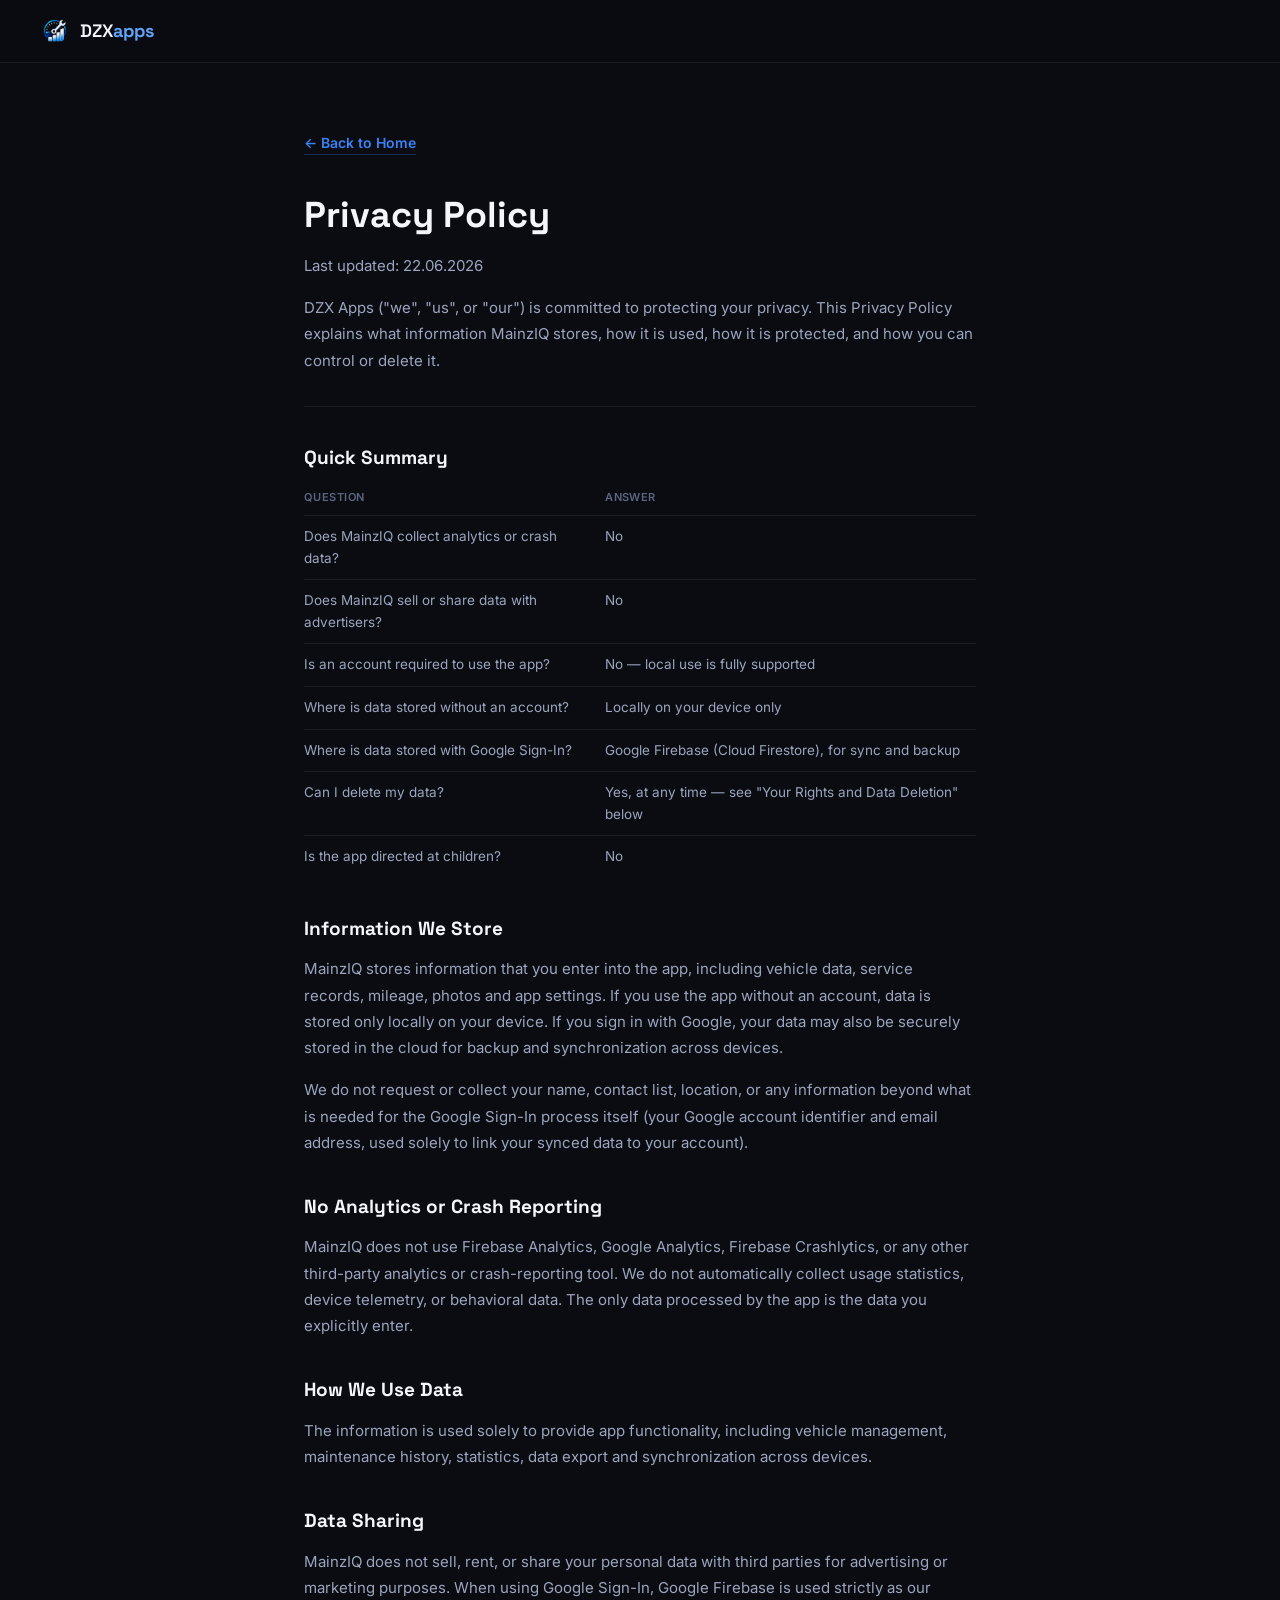
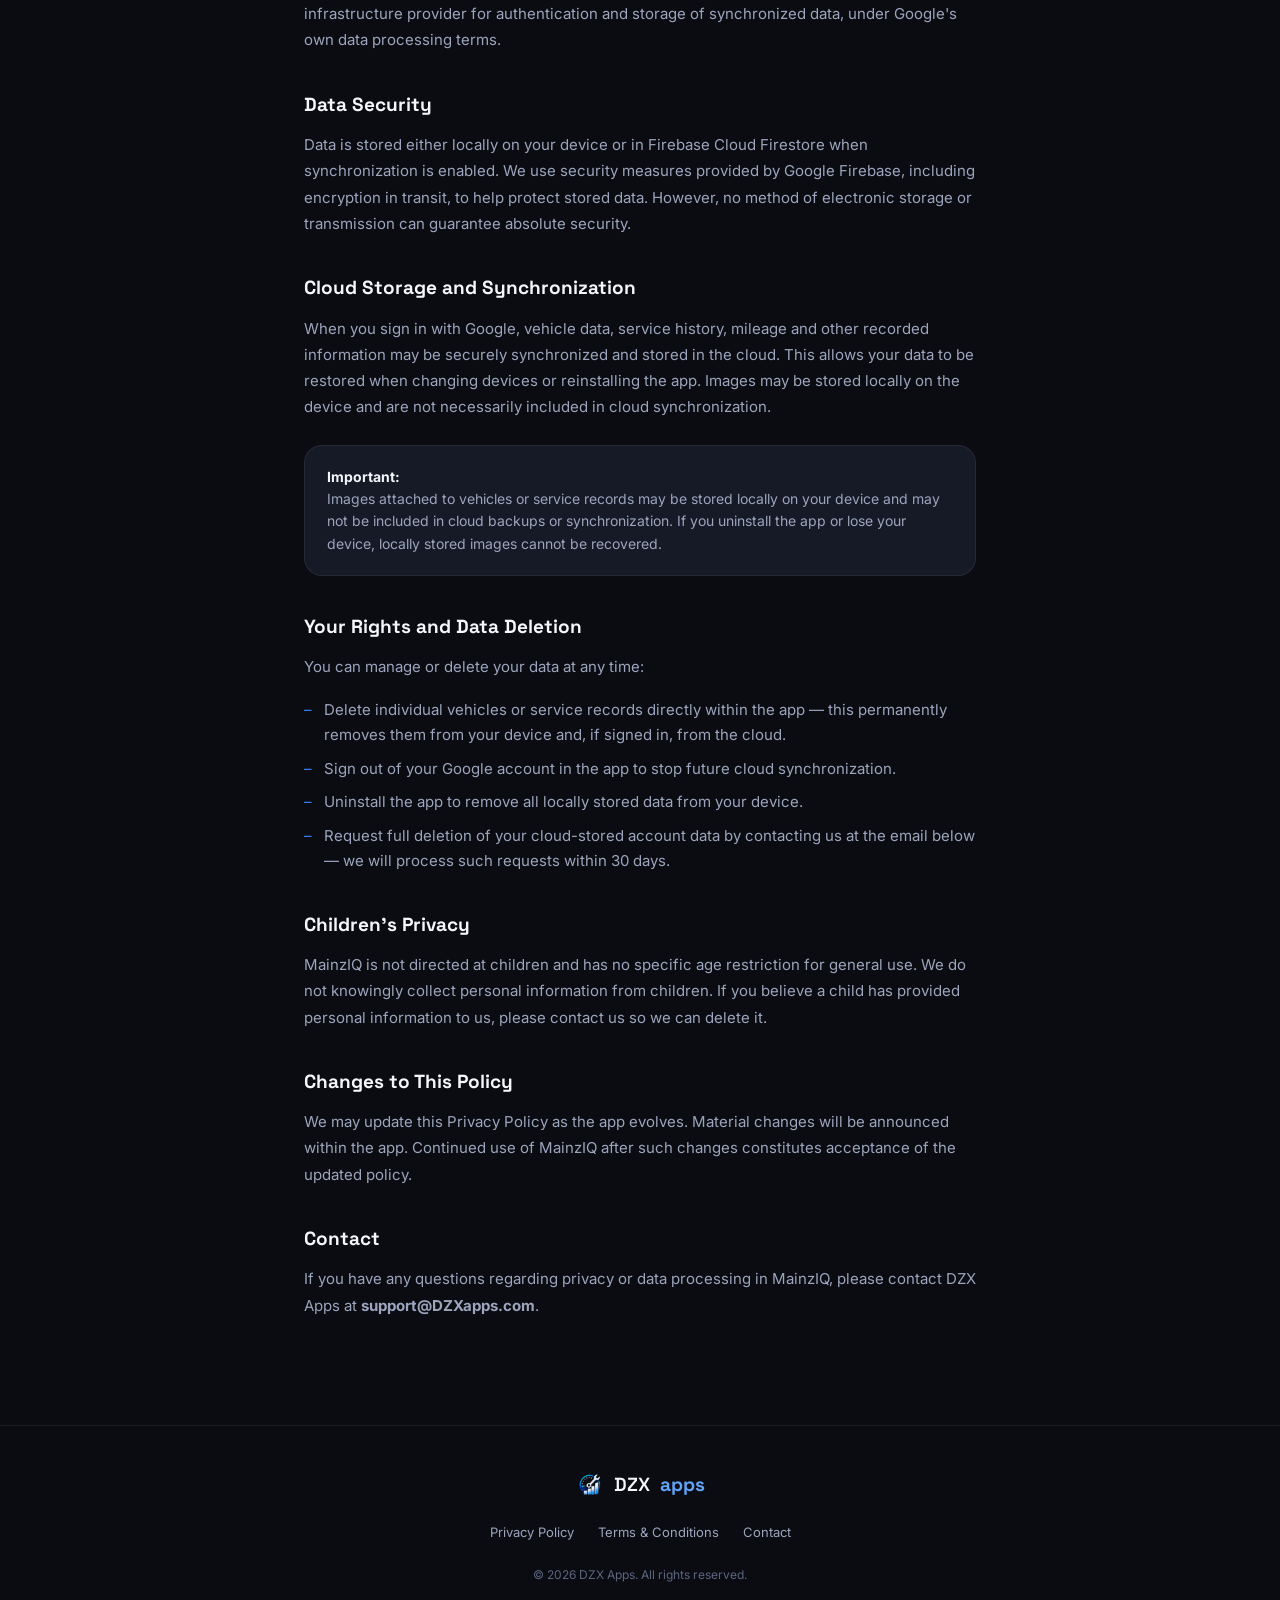
==== commit b0eada7a: "Update privacy.html" ====
--- a/privacy.html
+++ b/privacy.html
@@ -274,7 +274,7 @@
     <p>
       If you have any questions regarding privacy or data processing in MainzIQ,
       please contact DZX Apps at
-      <strong>support@dzxapps.com</strong>.
+      <strong>support@DZXapps.com</strong>.
     </p>
 
   </div>
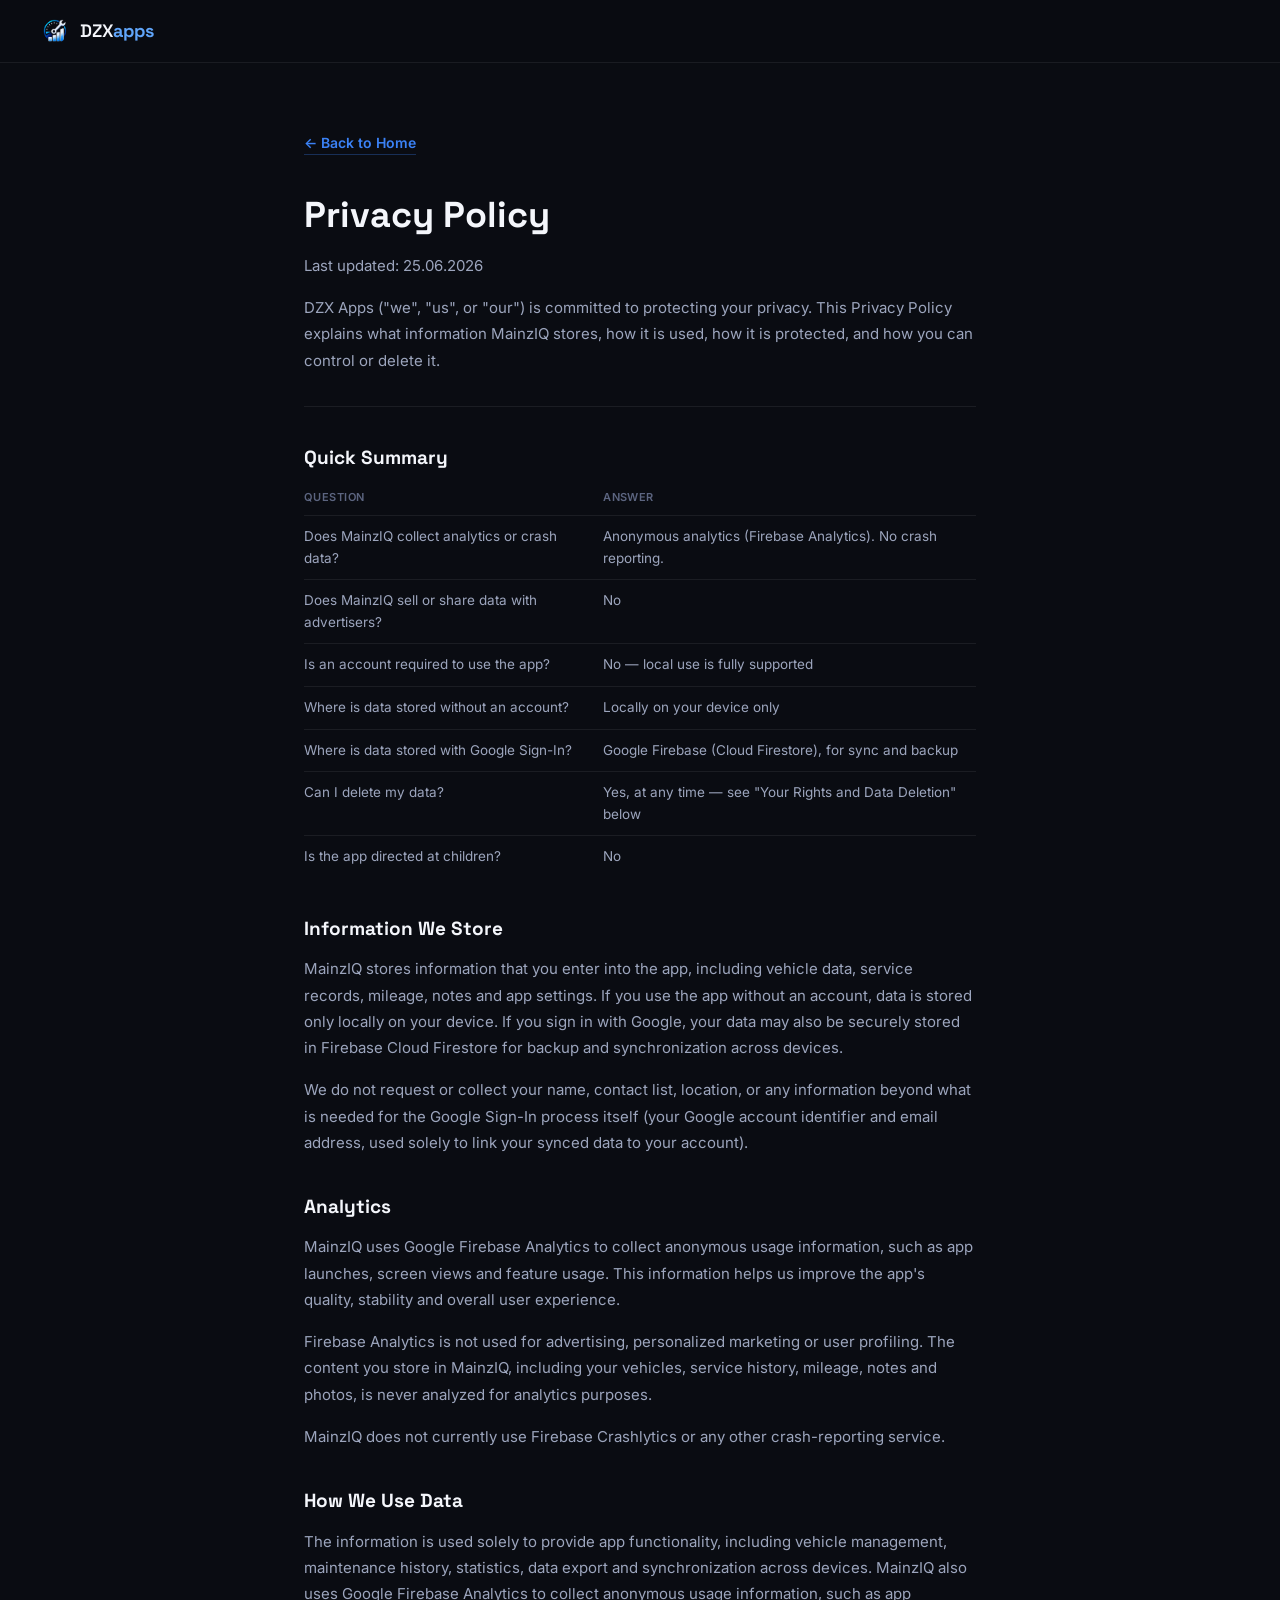
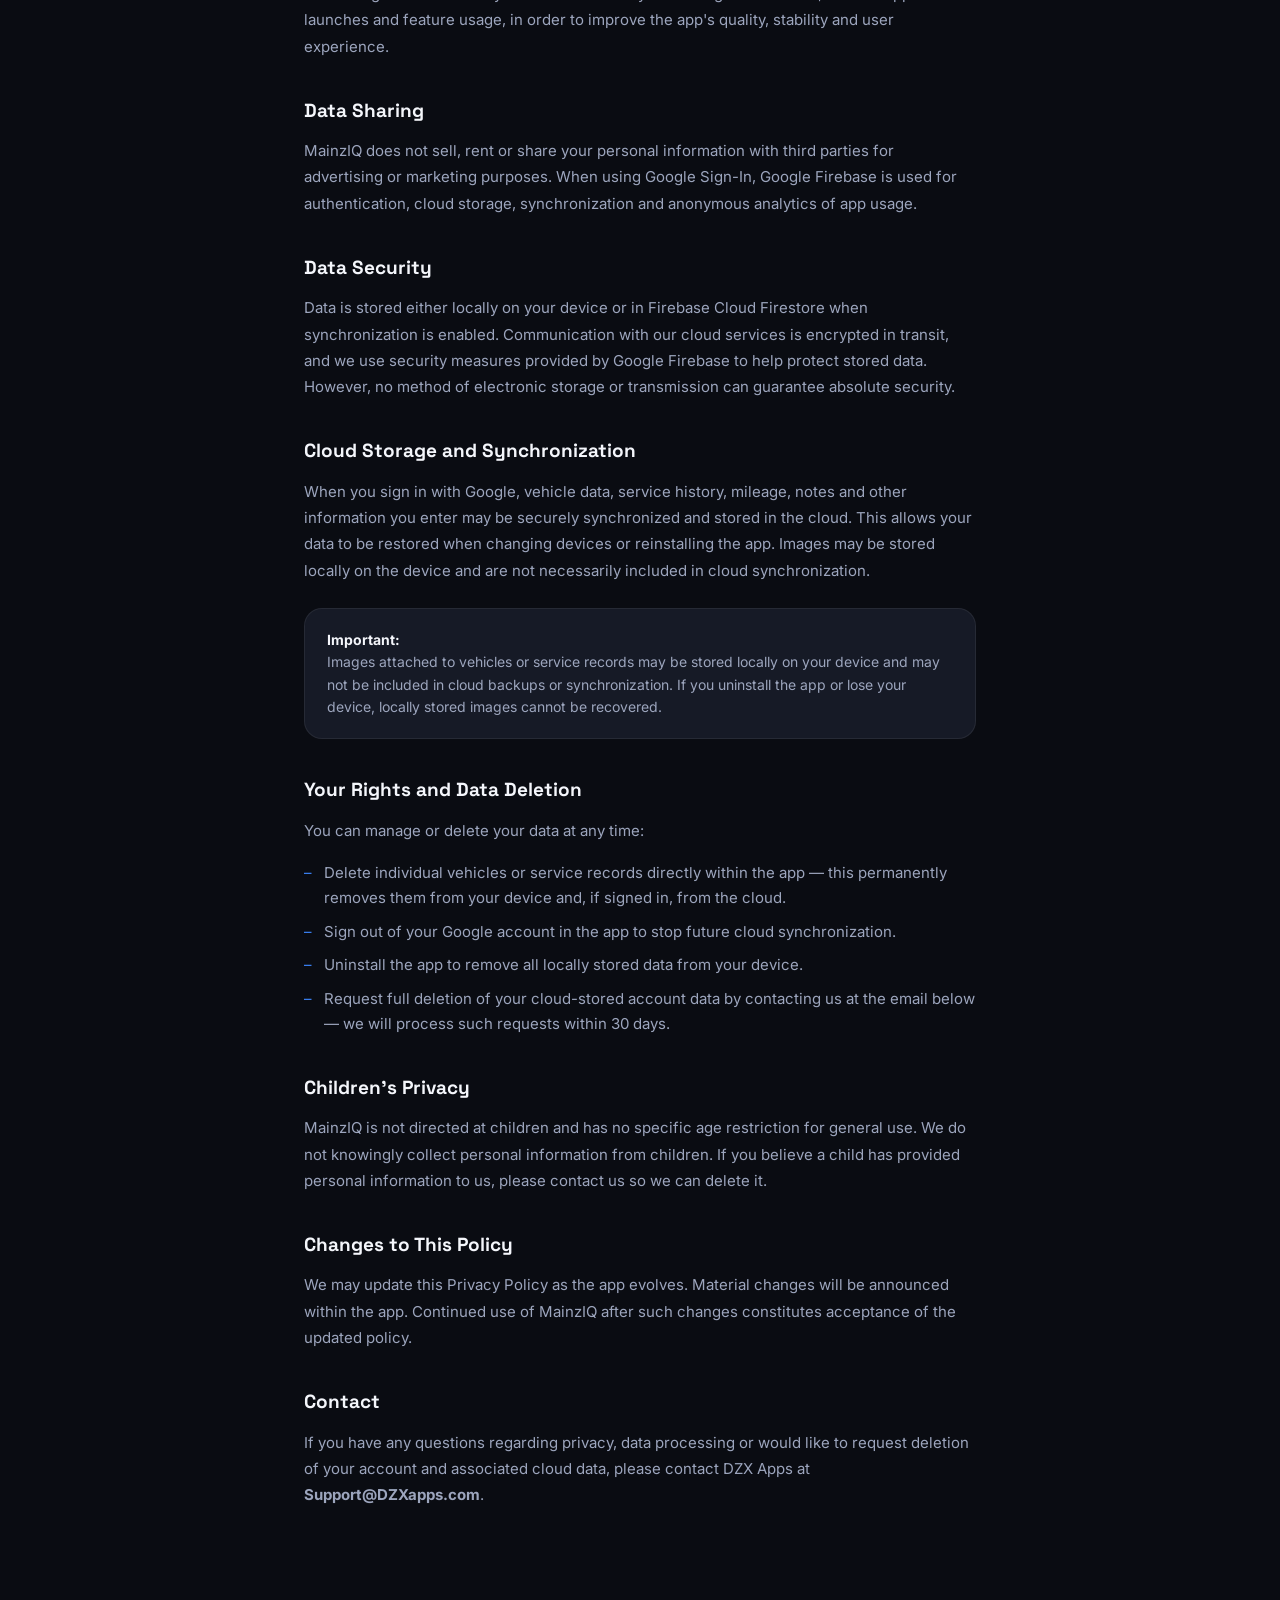
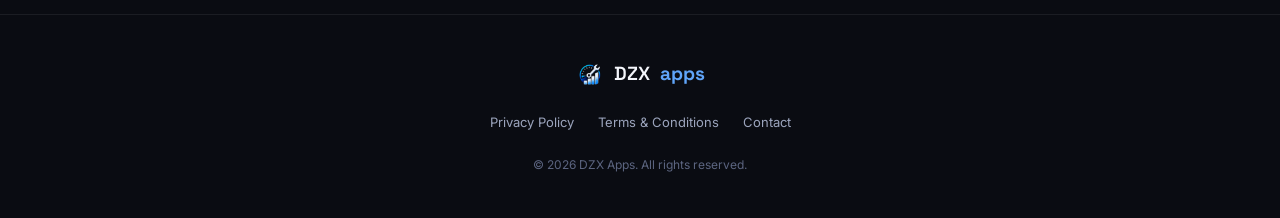
==== commit b001e058: "Update privacy.html" ====
--- a/privacy.html
+++ b/privacy.html
@@ -155,7 +155,7 @@
     <h1>Privacy Policy</h1>
 
     <p class="legal-date">
-      Last updated: 22.06.2026
+      Last updated: 25.06.2026
     </p>
 
     <p class="legal-intro">
@@ -167,7 +167,10 @@
     <h2>Quick Summary</h2>
     <table class="legal-table-summary">
       <tr><th>Question</th><th>Answer</th></tr>
-      <tr><td>Does MainzIQ collect analytics or crash data?</td><td>No</td></tr>
+      <tr>
+      <td>Does MainzIQ collect analytics or crash data?</td>
+      <td>Anonymous analytics (Firebase Analytics). No crash reporting.</td>
+      </tr>
       <tr><td>Does MainzIQ sell or share data with advertisers?</td><td>No</td></tr>
       <tr><td>Is an account required to use the app?</td><td>No — local use is fully supported</td></tr>
       <tr><td>Where is data stored without an account?</td><td>Locally on your device only</td></tr>
@@ -178,12 +181,12 @@
 
     <h2>Information We Store</h2>
     <p>
-      MainzIQ stores information that you enter into the app, including vehicle
-      data, service records, mileage, photos and app settings.
+      MainzIQ stores information that you enter into the app, including vehicle 
+      data, service records, mileage, notes and app settings.
       If you use the app without an account, data is stored only locally on your
       device.
-      If you sign in with Google, your data may also be securely stored in the
-      cloud for backup and synchronization across devices.
+      If you sign in with Google, your data may also be securely stored in 
+      Firebase Cloud Firestore for backup and synchronization across devices.
     </p>
     <p>
       We do not request or collect your name, contact list, location, or any
@@ -192,50 +195,62 @@
       your synced data to your account).
     </p>
 
-    <h2>No Analytics or Crash Reporting</h2>
-    <p>
-      MainzIQ does not use Firebase Analytics, Google Analytics, Firebase
-      Crashlytics, or any other third-party analytics or crash-reporting tool.
-      We do not automatically collect usage statistics, device telemetry, or
-      behavioral data. The only data processed by the app is the data you
-      explicitly enter.
+    <h2>Analytics</h2>
+    <p>
+      MainzIQ uses Google Firebase Analytics to collect anonymous usage information,
+      such as app launches, screen views and feature usage. This information helps
+      us improve the app's quality, stability and overall user experience.
+    </p>
+    
+    <p>
+      Firebase Analytics is not used for advertising, personalized marketing or
+      user profiling. The content you store in MainzIQ, including your vehicles,
+      service history, mileage, notes and photos, is never analyzed for analytics
+      purposes.
+    </p>
+    
+    <p>
+      MainzIQ does not currently use Firebase Crashlytics or any other
+      crash-reporting service.
     </p>
 
     <h2>How We Use Data</h2>
     <p>
-      The information is used solely to provide app functionality, including
-      vehicle management, maintenance history, statistics, data export and
-      synchronization across devices.
+       The information is used solely to provide app functionality, including
+        vehicle management, maintenance history, statistics, data export and
+        synchronization across devices.
+      
+        MainzIQ also uses Google Firebase Analytics to collect anonymous usage
+        information, such as app launches and feature usage, in
+        order to improve the app's quality, stability and user experience.
     </p>
 
     <h2>Data Sharing</h2>
     <p>
-      MainzIQ does not sell, rent, or share your personal data with third
-      parties for advertising or marketing purposes. When using Google
-      Sign-In, Google Firebase is used strictly as our infrastructure
-      provider for authentication and storage of synchronized data, under
-      Google's own data processing terms.
+      MainzIQ does not sell, rent or share your personal information with
+      third parties for advertising or marketing purposes. When using
+      Google Sign-In, Google Firebase is used for authentication, cloud
+      storage, synchronization and anonymous analytics of app usage.
     </p>
 
     <h2>Data Security</h2>
     <p>
       Data is stored either locally on your device or in Firebase Cloud
       Firestore when synchronization is enabled.
-      We use security measures provided by Google Firebase, including
-      encryption in transit, to help protect stored data.
+      Communication with our cloud services is encrypted in transit, and we use
+      security measures provided by Google Firebase to help protect stored data.
       However, no method of electronic storage or transmission can guarantee
       absolute security.
     </p>
 
     <h2>Cloud Storage and Synchronization</h2>
     <p>
-      When you sign in with Google, vehicle data, service history, mileage and
-      other recorded information may be securely synchronized and stored in the
-      cloud.
-      This allows your data to be restored when changing devices or reinstalling
-      the app.
-      Images may be stored locally on the device and are not necessarily included
-      in cloud synchronization.
+      When you sign in with Google, vehicle data, service history, mileage,
+      notes and other information you enter may be securely synchronized
+      and stored in the cloud. This allows your data to be restored when
+      changing devices or reinstalling the app. Images may be stored
+      locally on the device and are not necessarily included in cloud
+      synchronization.
     </p>
 
     <div class="legal-card">
@@ -272,9 +287,10 @@
 
     <h2>Contact</h2>
     <p>
-      If you have any questions regarding privacy or data processing in MainzIQ,
-      please contact DZX Apps at
-      <strong>support@DZXapps.com</strong>.
+      If you have any questions regarding privacy, data processing or would like
+      to request deletion of your account and associated cloud data, please
+      contact DZX Apps at
+      <strong>Support@DZXapps.com</strong>.
     </p>
 
   </div>
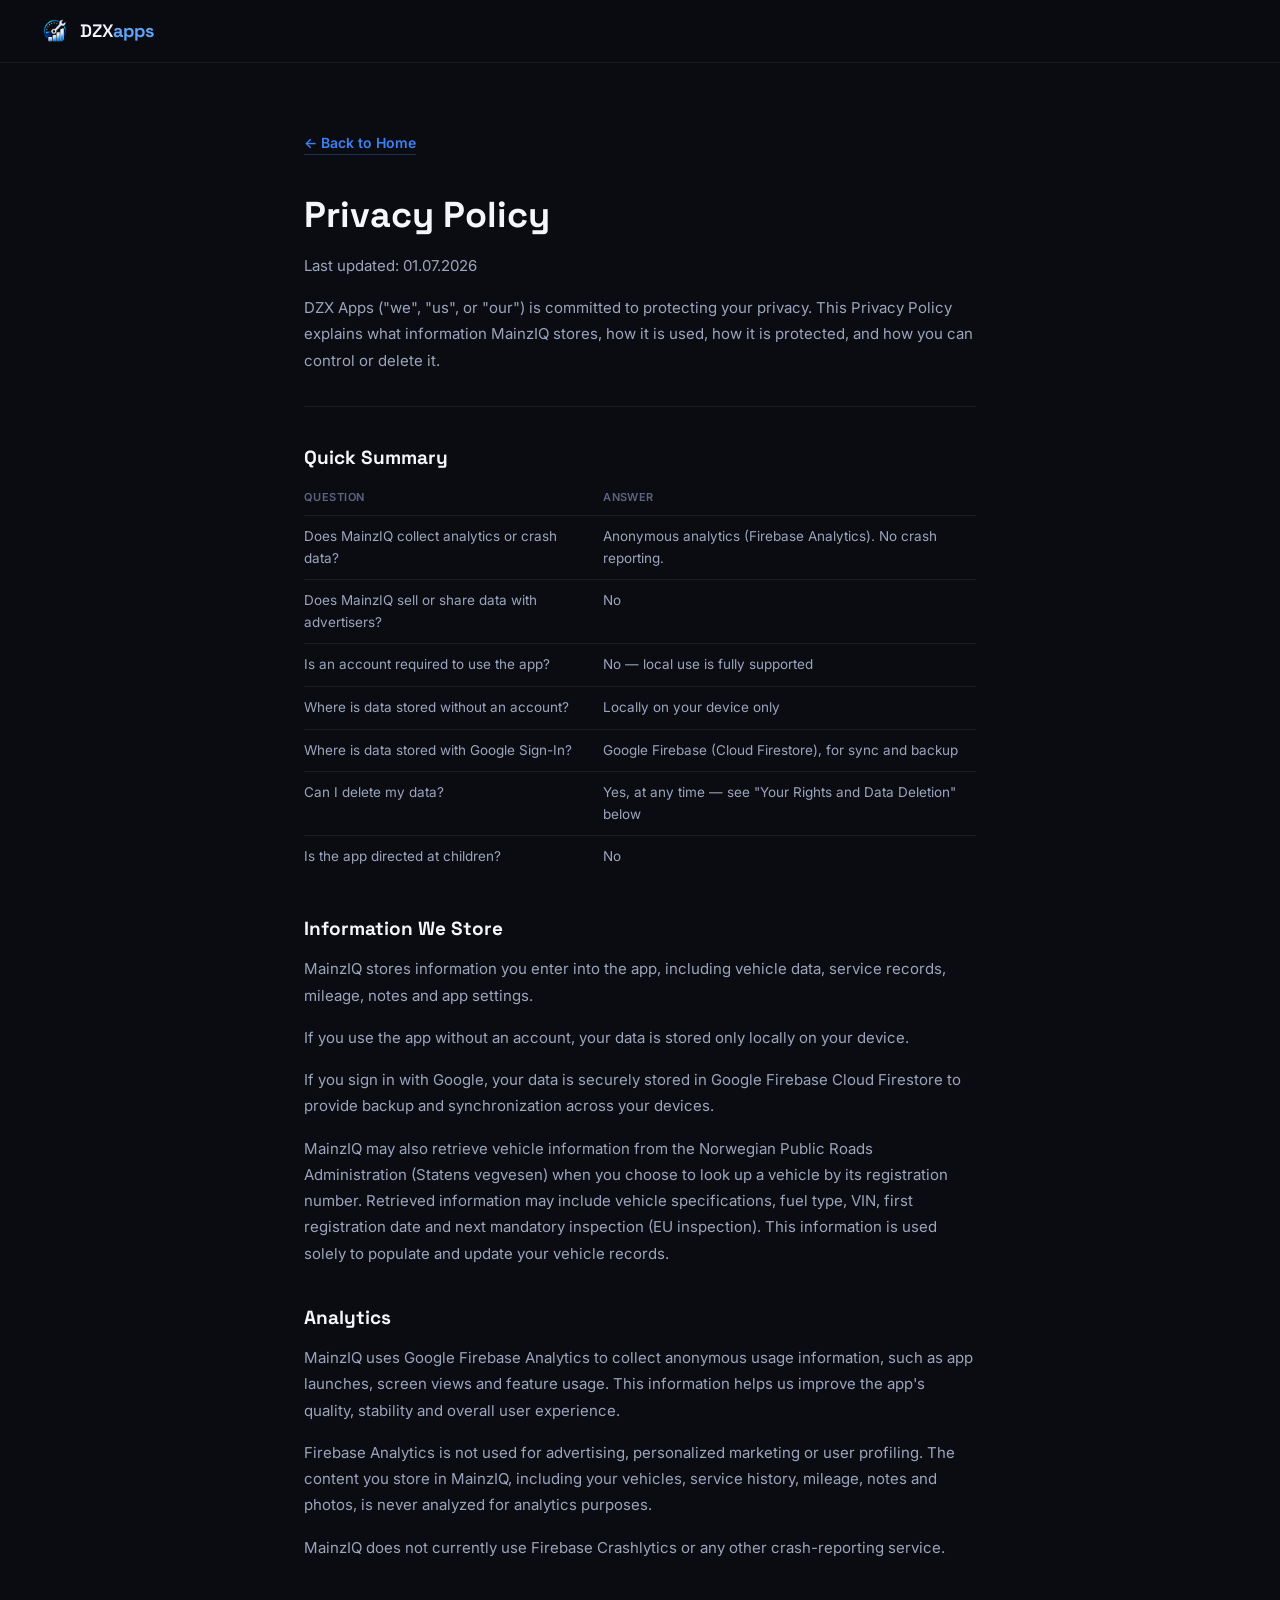
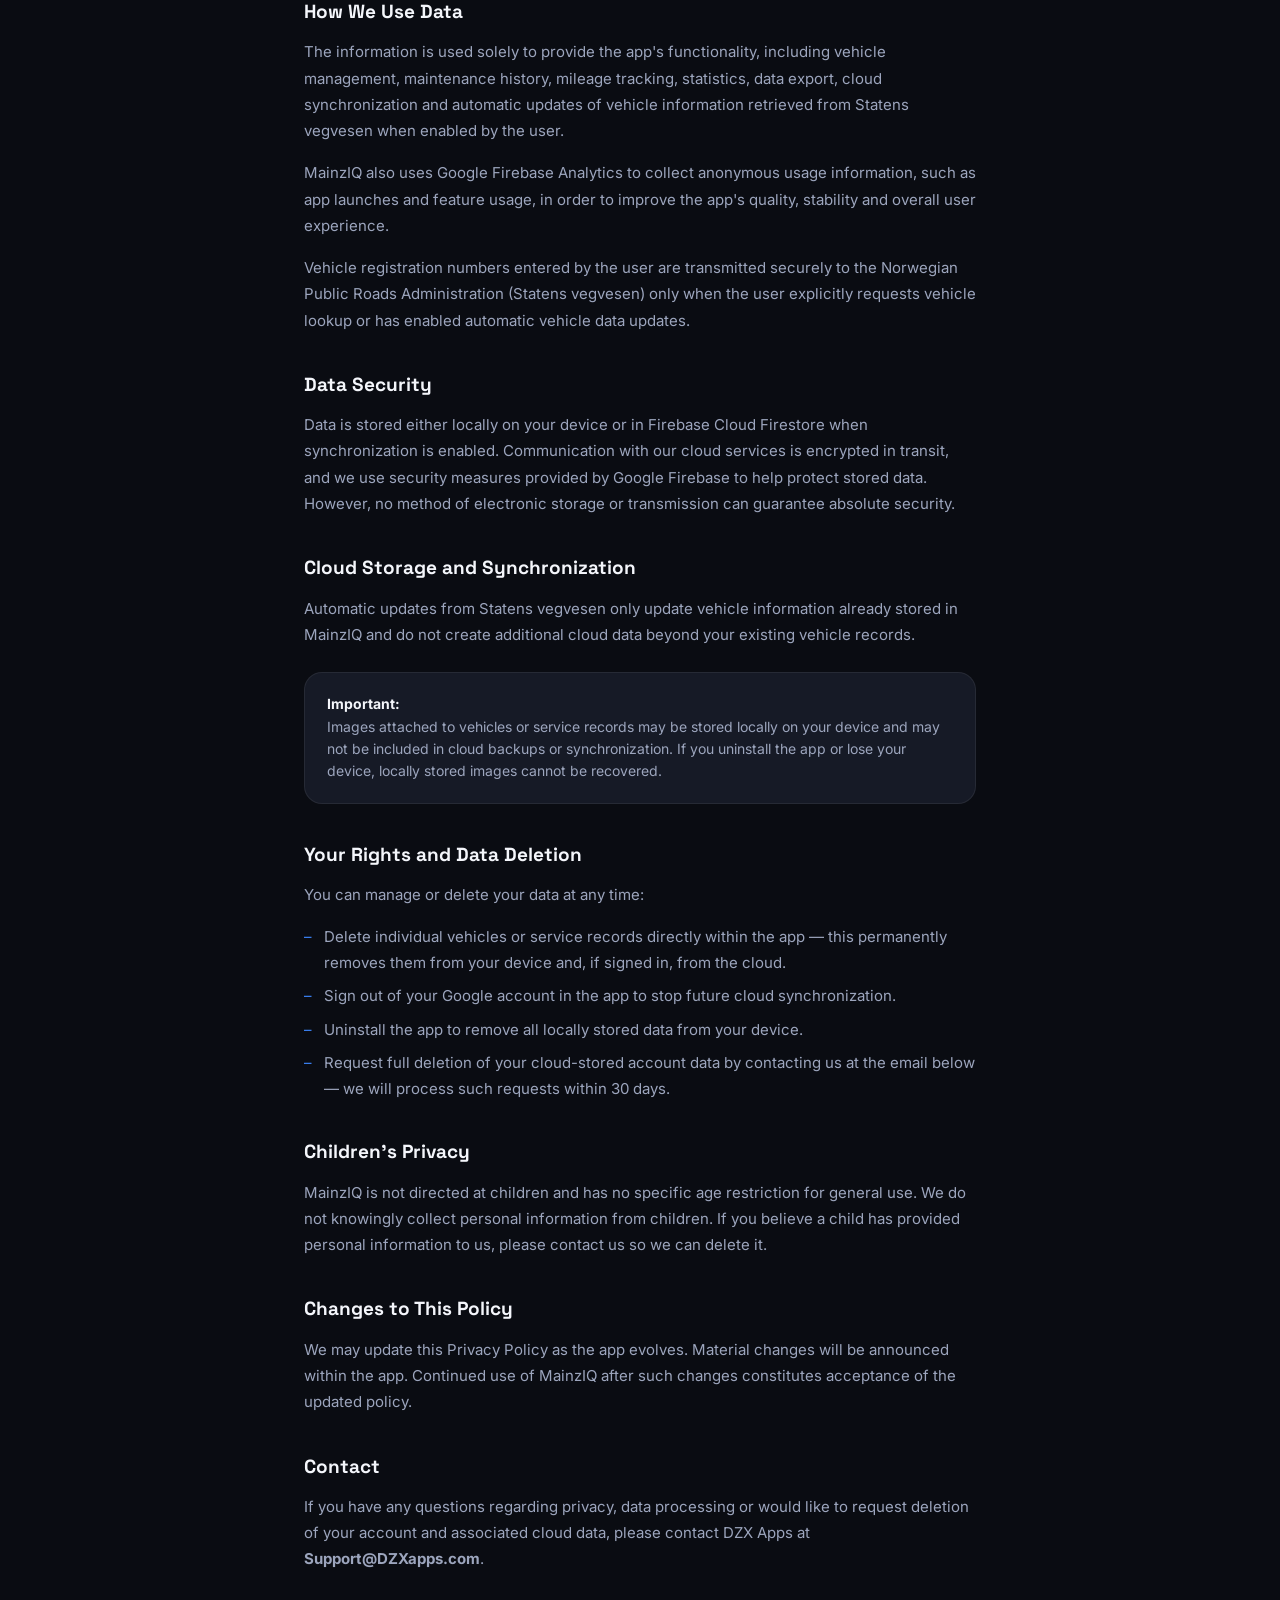
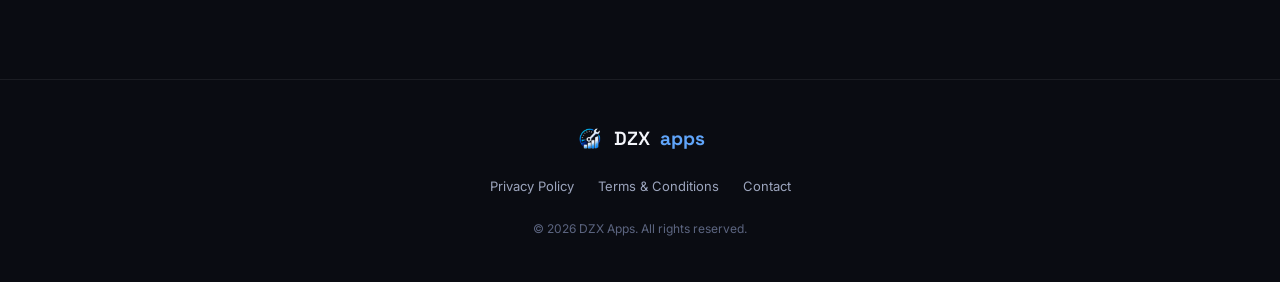
==== commit 48a1258d: "Update privacy.html" ====
--- a/privacy.html
+++ b/privacy.html
@@ -155,7 +155,7 @@
     <h1>Privacy Policy</h1>
 
     <p class="legal-date">
-      Last updated: 25.06.2026
+      Last updated: 01.07.2026
     </p>
 
     <p class="legal-intro">
@@ -180,19 +180,29 @@
     </table>
 
     <h2>Information We Store</h2>
-    <p>
-      MainzIQ stores information that you enter into the app, including vehicle 
-      data, service records, mileage, notes and app settings.
-      If you use the app without an account, data is stored only locally on your
-      device.
-      If you sign in with Google, your data may also be securely stored in 
-      Firebase Cloud Firestore for backup and synchronization across devices.
-    </p>
-    <p>
-      We do not request or collect your name, contact list, location, or any
-      information beyond what is needed for the Google Sign-In process itself
-      (your Google account identifier and email address, used solely to link
-      your synced data to your account).
+
+    <p>
+    MainzIQ stores information you enter into the app, including vehicle data,
+    service records, mileage, notes and app settings.
+    </p>
+    
+    <p>
+    If you use the app without an account, your data is stored only locally on
+    your device.
+    </p>
+    
+    <p>
+    If you sign in with Google, your data is securely stored in Google Firebase
+    Cloud Firestore to provide backup and synchronization across your devices.
+    </p>
+    
+    <p>
+    MainzIQ may also retrieve vehicle information from the Norwegian Public Roads
+    Administration (Statens vegvesen) when you choose to look up a vehicle by its
+    registration number. Retrieved information may include vehicle specifications,
+    fuel type, VIN, first registration date and next mandatory inspection (EU
+    inspection). This information is used solely to populate and update your
+    vehicle records.
     </p>
 
     <h2>Analytics</h2>
@@ -215,22 +225,25 @@
     </p>
 
     <h2>How We Use Data</h2>
-    <p>
-       The information is used solely to provide app functionality, including
-        vehicle management, maintenance history, statistics, data export and
-        synchronization across devices.
-      
-        MainzIQ also uses Google Firebase Analytics to collect anonymous usage
-        information, such as app launches and feature usage, in
-        order to improve the app's quality, stability and user experience.
-    </p>
-
-    <h2>Data Sharing</h2>
-    <p>
-      MainzIQ does not sell, rent or share your personal information with
-      third parties for advertising or marketing purposes. When using
-      Google Sign-In, Google Firebase is used for authentication, cloud
-      storage, synchronization and anonymous analytics of app usage.
+
+    <p>
+    The information is used solely to provide the app's functionality, including
+    vehicle management, maintenance history, mileage tracking, statistics, data
+    export, cloud synchronization and automatic updates of vehicle information
+    retrieved from Statens vegvesen when enabled by the user.
+    </p>
+    
+    <p>
+    MainzIQ also uses Google Firebase Analytics to collect anonymous usage
+    information, such as app launches and feature usage, in order to improve the
+    app's quality, stability and overall user experience.
+    </p>
+
+    <p>
+    Vehicle registration numbers entered by the user are transmitted securely to
+    the Norwegian Public Roads Administration (Statens vegvesen) only when the
+    user explicitly requests vehicle lookup or has enabled automatic vehicle data
+    updates.
     </p>
 
     <h2>Data Security</h2>
@@ -245,12 +258,9 @@
 
     <h2>Cloud Storage and Synchronization</h2>
     <p>
-      When you sign in with Google, vehicle data, service history, mileage,
-      notes and other information you enter may be securely synchronized
-      and stored in the cloud. This allows your data to be restored when
-      changing devices or reinstalling the app. Images may be stored
-      locally on the device and are not necessarily included in cloud
-      synchronization.
+    Automatic updates from Statens vegvesen only update vehicle information already
+    stored in MainzIQ and do not create additional cloud data beyond your existing
+    vehicle records.
     </p>
 
     <div class="legal-card">
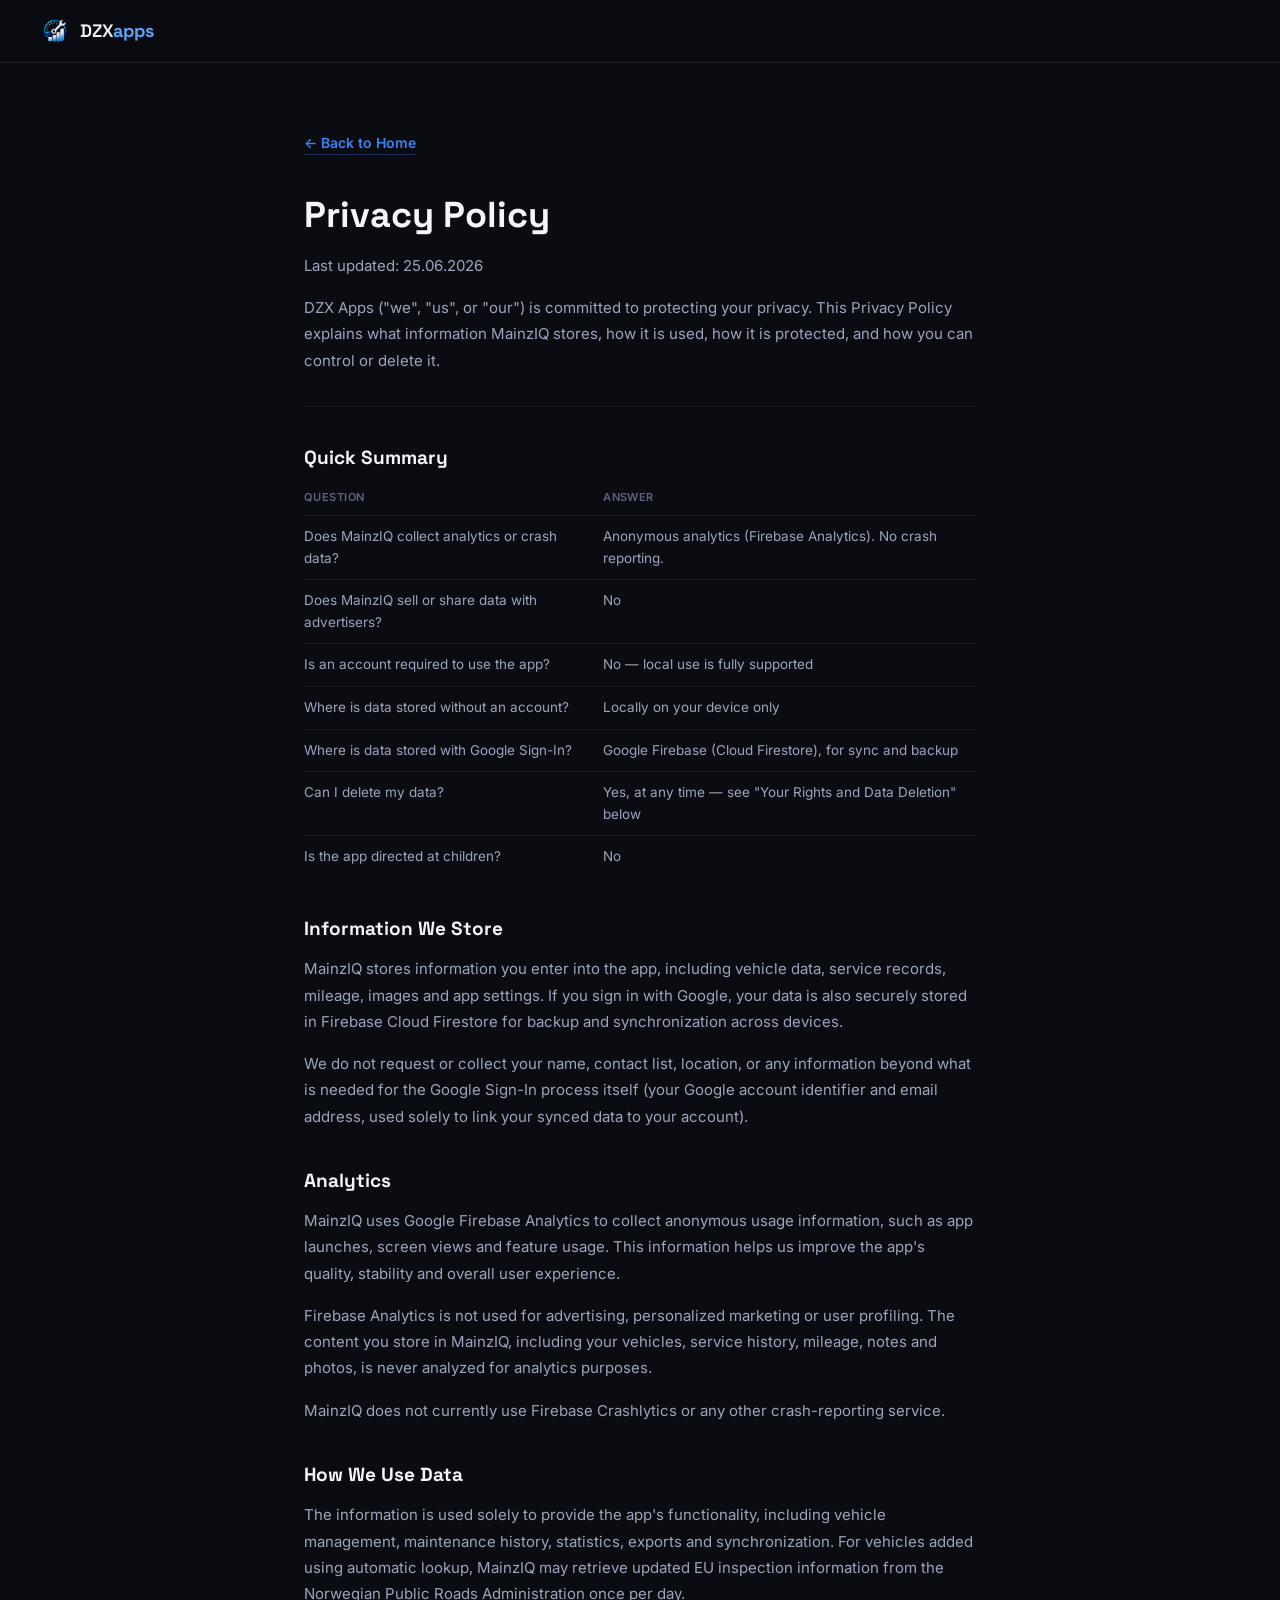
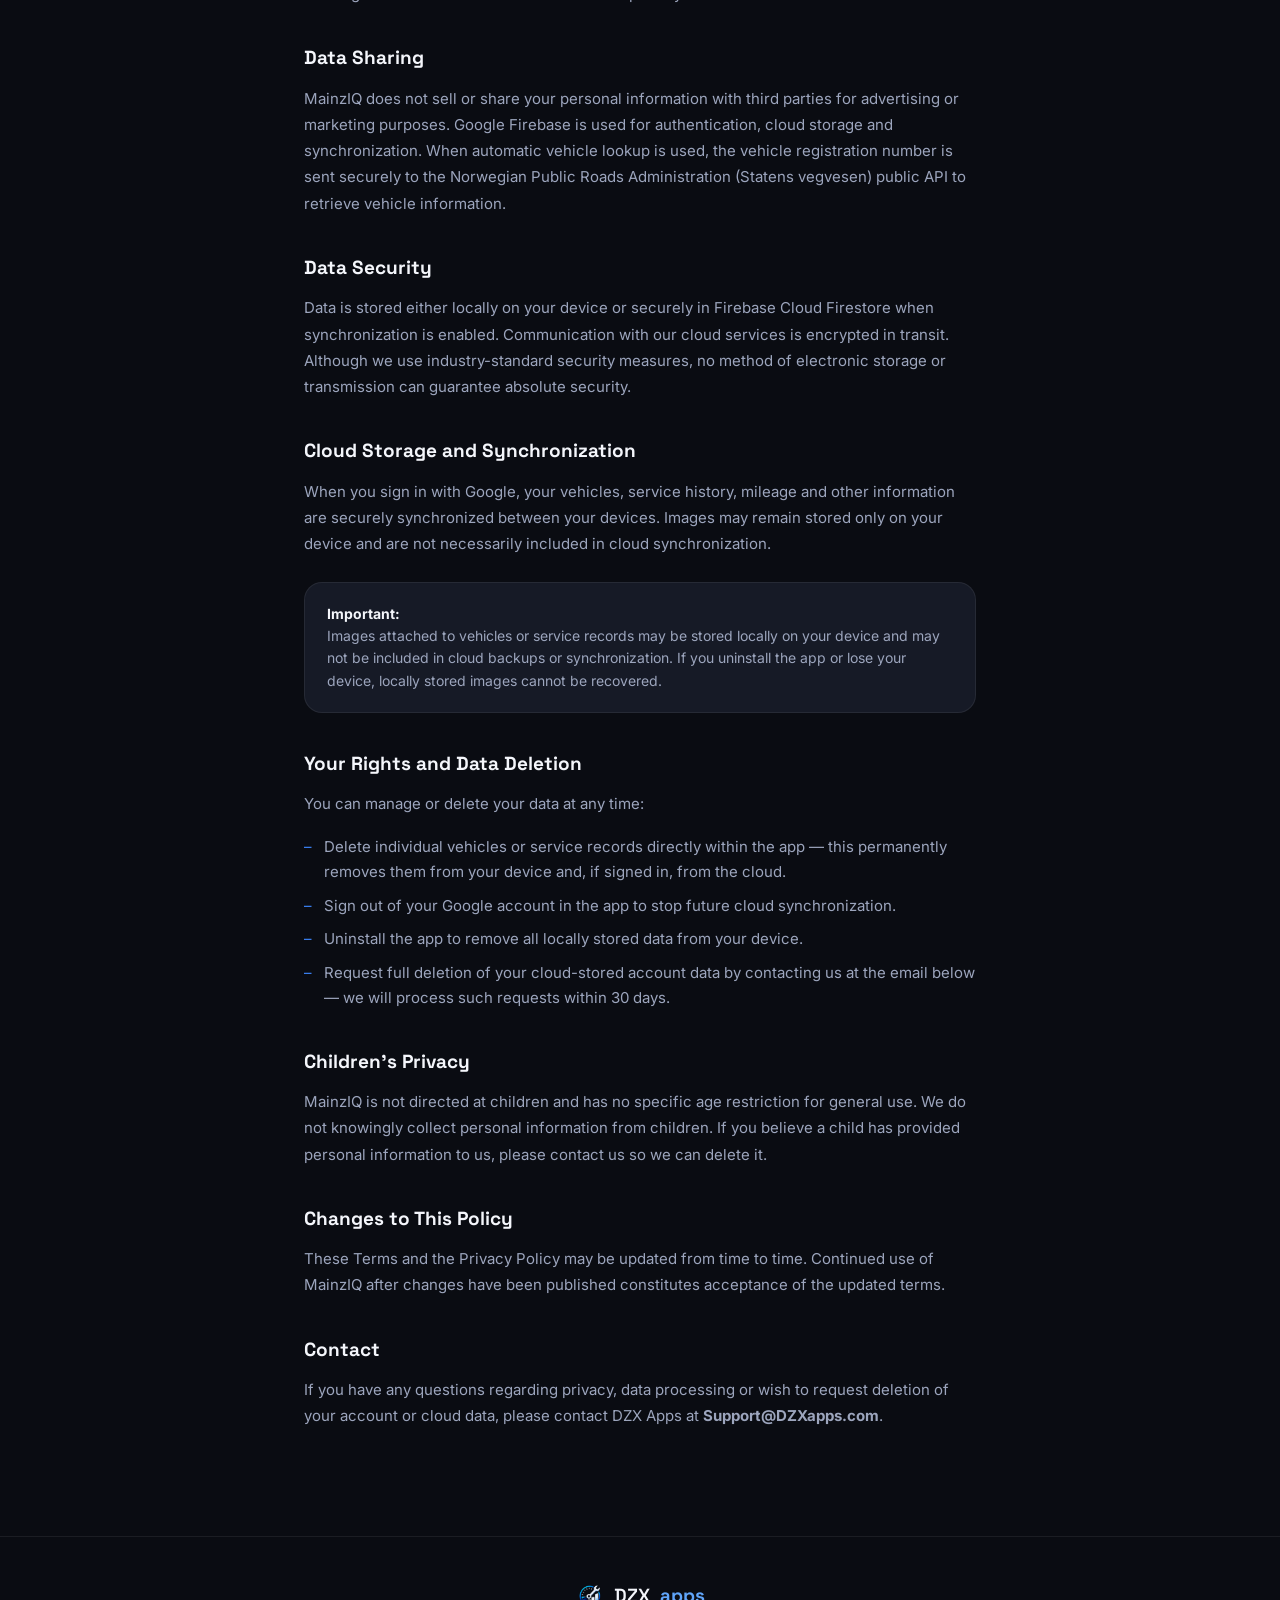
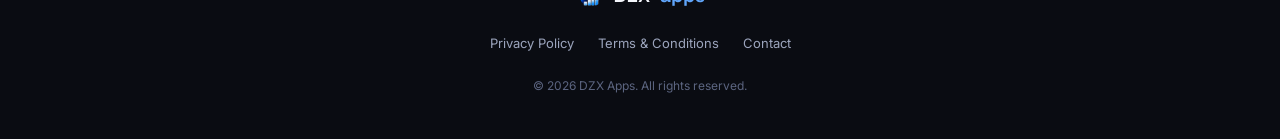
==== commit 87337166: "Update privacy.html" ====
--- a/privacy.html
+++ b/privacy.html
@@ -155,7 +155,7 @@
     <h1>Privacy Policy</h1>
 
     <p class="legal-date">
-      Last updated: 01.07.2026
+      Last updated: 25.06.2026
     </p>
 
     <p class="legal-intro">
@@ -180,29 +180,17 @@
     </table>
 
     <h2>Information We Store</h2>
-
-    <p>
-    MainzIQ stores information you enter into the app, including vehicle data,
-    service records, mileage, notes and app settings.
-    </p>
-    
-    <p>
-    If you use the app without an account, your data is stored only locally on
-    your device.
-    </p>
-    
-    <p>
-    If you sign in with Google, your data is securely stored in Google Firebase
-    Cloud Firestore to provide backup and synchronization across your devices.
-    </p>
-    
-    <p>
-    MainzIQ may also retrieve vehicle information from the Norwegian Public Roads
-    Administration (Statens vegvesen) when you choose to look up a vehicle by its
-    registration number. Retrieved information may include vehicle specifications,
-    fuel type, VIN, first registration date and next mandatory inspection (EU
-    inspection). This information is used solely to populate and update your
-    vehicle records.
+    <p>
+      MainzIQ stores information you enter into the app, including vehicle data,
+      service records, mileage, images and app settings. If you sign in with
+      Google, your data is also securely stored in Firebase Cloud Firestore for
+      backup and synchronization across devices.
+    </p>
+    <p>
+      We do not request or collect your name, contact list, location, or any
+      information beyond what is needed for the Google Sign-In process itself
+      (your Google account identifier and email address, used solely to link
+      your synced data to your account).
     </p>
 
     <h2>Analytics</h2>
@@ -211,56 +199,53 @@
       such as app launches, screen views and feature usage. This information helps
       us improve the app's quality, stability and overall user experience.
     </p>
-    
+
     <p>
       Firebase Analytics is not used for advertising, personalized marketing or
       user profiling. The content you store in MainzIQ, including your vehicles,
       service history, mileage, notes and photos, is never analyzed for analytics
       purposes.
     </p>
-    
+
     <p>
       MainzIQ does not currently use Firebase Crashlytics or any other
       crash-reporting service.
     </p>
 
     <h2>How We Use Data</h2>
-
-    <p>
-    The information is used solely to provide the app's functionality, including
-    vehicle management, maintenance history, mileage tracking, statistics, data
-    export, cloud synchronization and automatic updates of vehicle information
-    retrieved from Statens vegvesen when enabled by the user.
-    </p>
-    
-    <p>
-    MainzIQ also uses Google Firebase Analytics to collect anonymous usage
-    information, such as app launches and feature usage, in order to improve the
-    app's quality, stability and overall user experience.
-    </p>
-
-    <p>
-    Vehicle registration numbers entered by the user are transmitted securely to
-    the Norwegian Public Roads Administration (Statens vegvesen) only when the
-    user explicitly requests vehicle lookup or has enabled automatic vehicle data
-    updates.
+    <p>
+      The information is used solely to provide the app's functionality,
+      including vehicle management, maintenance history, statistics, exports
+      and synchronization. For vehicles added using automatic lookup, MainzIQ
+      may retrieve updated EU inspection information from the Norwegian
+      Public Roads Administration once per day.
+    </p>
+
+    <h2>Data Sharing</h2>
+    <p>
+      MainzIQ does not sell or share your personal information with third
+      parties for advertising or marketing purposes. Google Firebase is used
+      for authentication, cloud storage and synchronization. When automatic
+      vehicle lookup is used, the vehicle registration number is sent securely
+      to the Norwegian Public Roads Administration (Statens vegvesen) public
+      API to retrieve vehicle information.
     </p>
 
     <h2>Data Security</h2>
     <p>
-      Data is stored either locally on your device or in Firebase Cloud
-      Firestore when synchronization is enabled.
-      Communication with our cloud services is encrypted in transit, and we use
-      security measures provided by Google Firebase to help protect stored data.
-      However, no method of electronic storage or transmission can guarantee
-      absolute security.
+      Data is stored either locally on your device or securely in Firebase
+      Cloud Firestore when synchronization is enabled. Communication with our
+      cloud services is encrypted in transit. Although we use industry-standard
+      security measures, no method of electronic storage or transmission can
+      guarantee absolute security.
     </p>
 
     <h2>Cloud Storage and Synchronization</h2>
     <p>
-    Automatic updates from Statens vegvesen only update vehicle information already
-    stored in MainzIQ and do not create additional cloud data beyond your existing
-    vehicle records.
+      When you sign in with Google, your vehicles, service history, mileage
+      and other information are securely synchronized between your devices.
+      Images may remain stored only on your device and are not necessarily
+      included in cloud synchronization.
     </p>
 
     <div class="legal-card">
@@ -290,17 +275,16 @@
 
     <h2>Changes to This Policy</h2>
     <p>
-      We may update this Privacy Policy as the app evolves. Material changes
-      will be announced within the app. Continued use of MainzIQ after such
-      changes constitutes acceptance of the updated policy.
+      These Terms and the Privacy Policy may be updated from time to time.
+      Continued use of MainzIQ after changes have been published constitutes
+      acceptance of the updated terms.
     </p>
 
     <h2>Contact</h2>
     <p>
-      If you have any questions regarding privacy, data processing or would like
-      to request deletion of your account and associated cloud data, please
-      contact DZX Apps at
-      <strong>Support@DZXapps.com</strong>.
+      If you have any questions regarding privacy, data processing or wish to
+      request deletion of your account or cloud data, please contact DZX Apps
+      at <strong>Support@DZXapps.com</strong>.
     </p>
 
   </div>
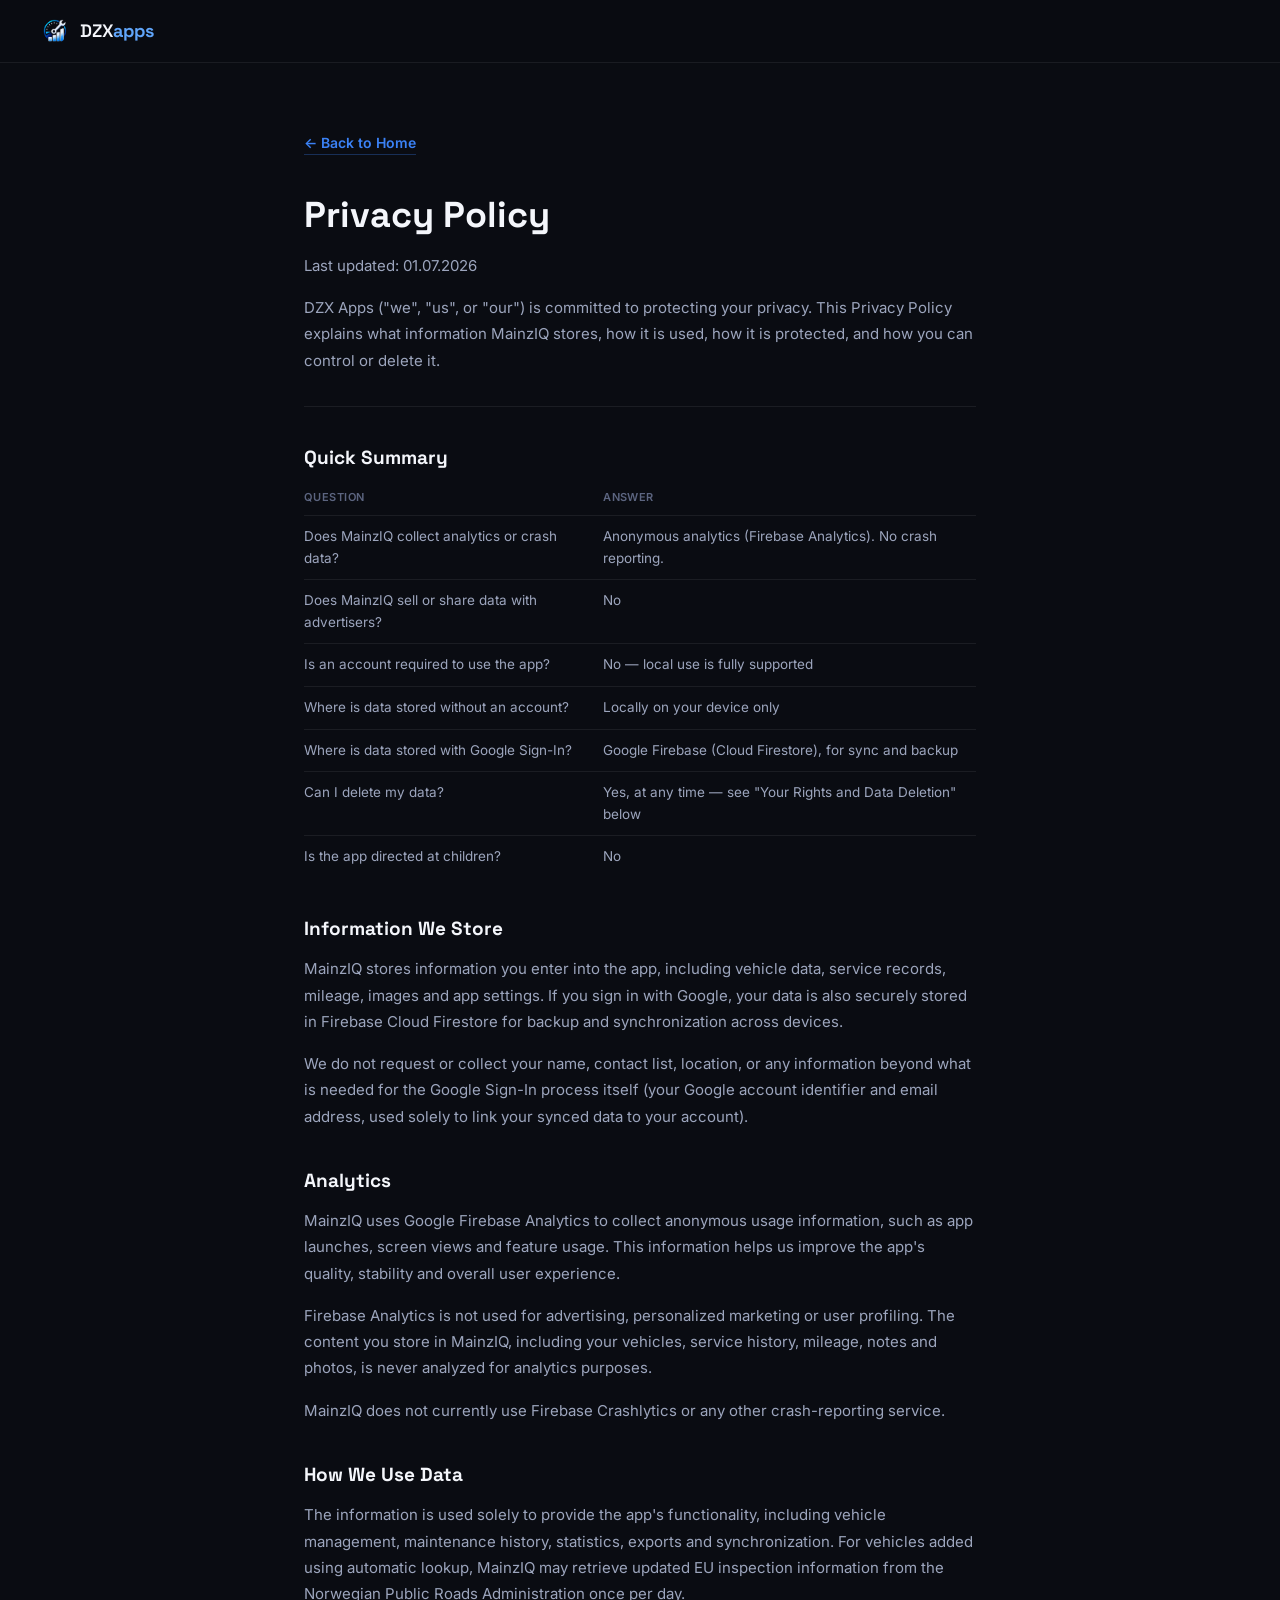
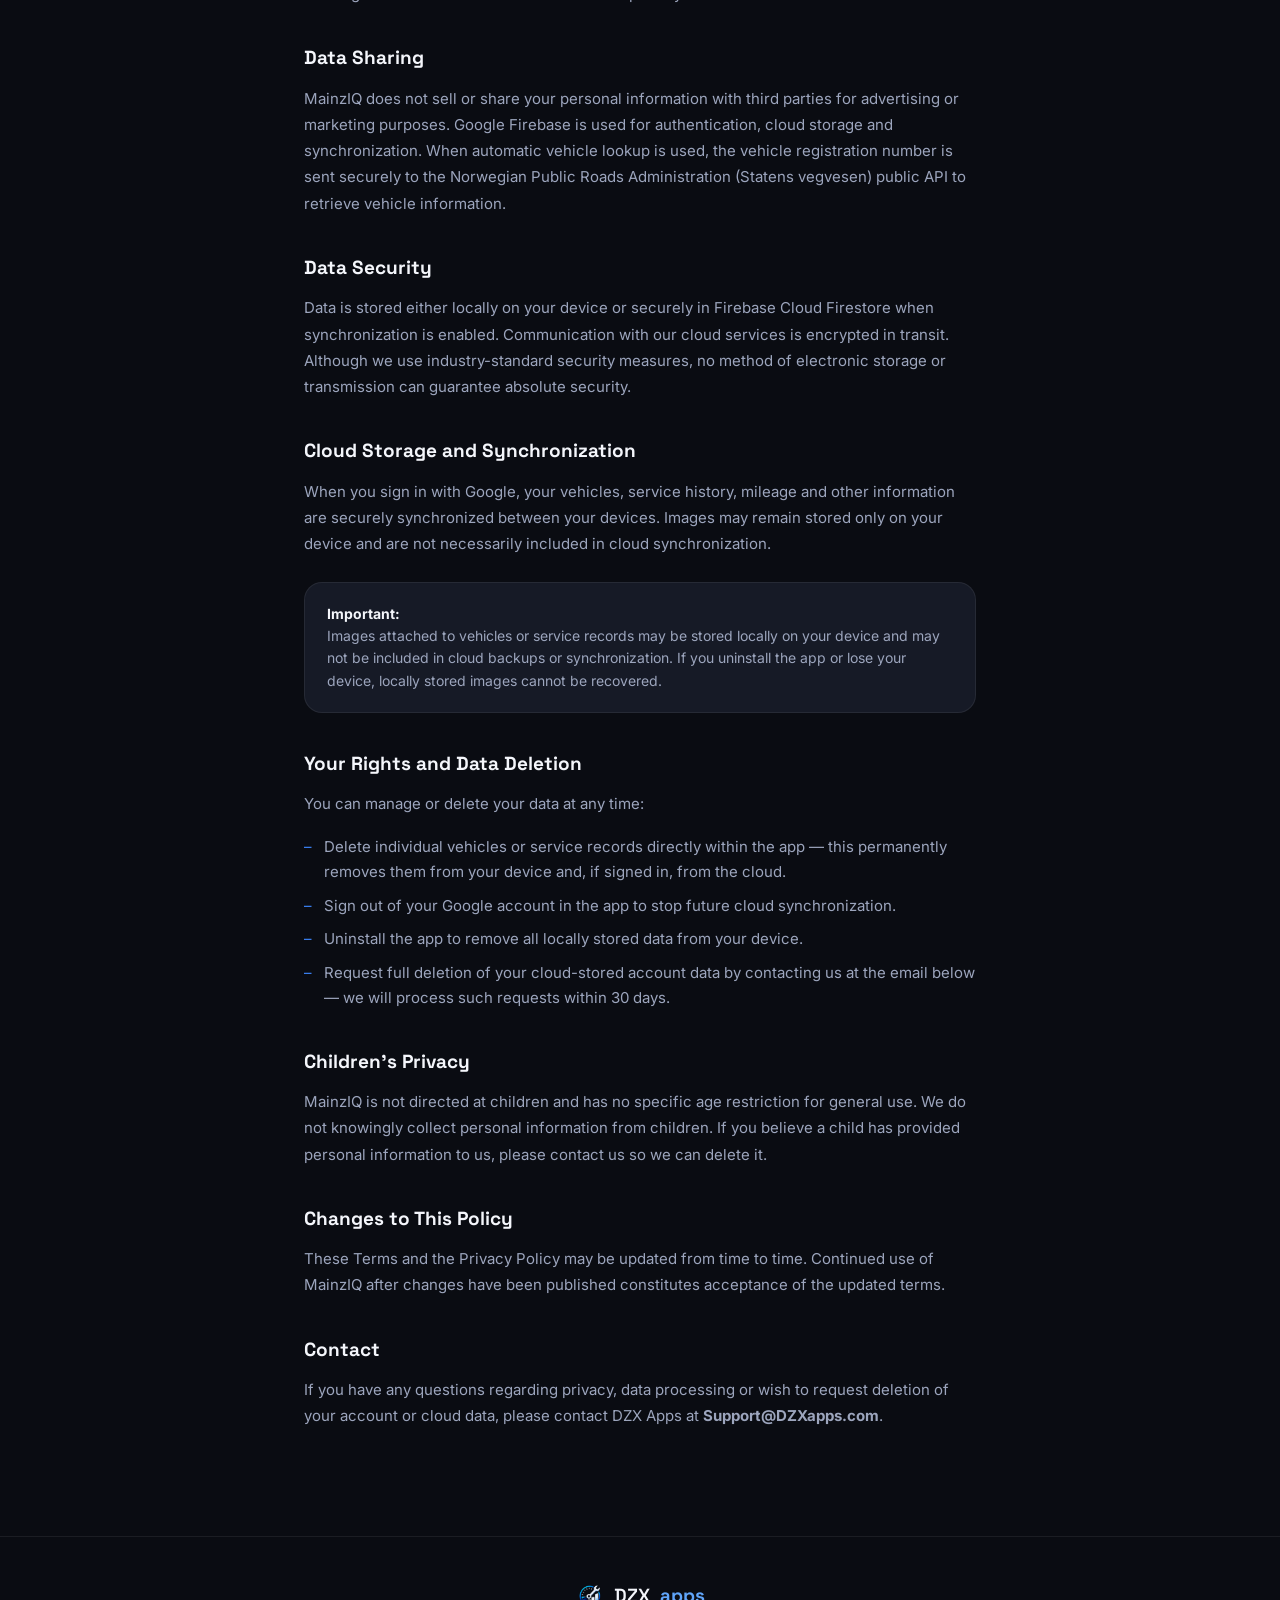
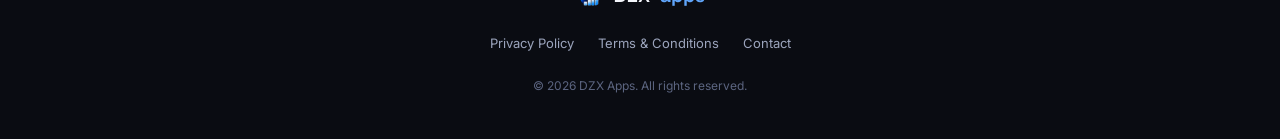
==== commit 5d6f085b: "Update privacy.html" ====
--- a/privacy.html
+++ b/privacy.html
@@ -155,7 +155,7 @@
     <h1>Privacy Policy</h1>
 
     <p class="legal-date">
-      Last updated: 25.06.2026
+      Last updated: 01.07.2026
     </p>
 
     <p class="legal-intro">
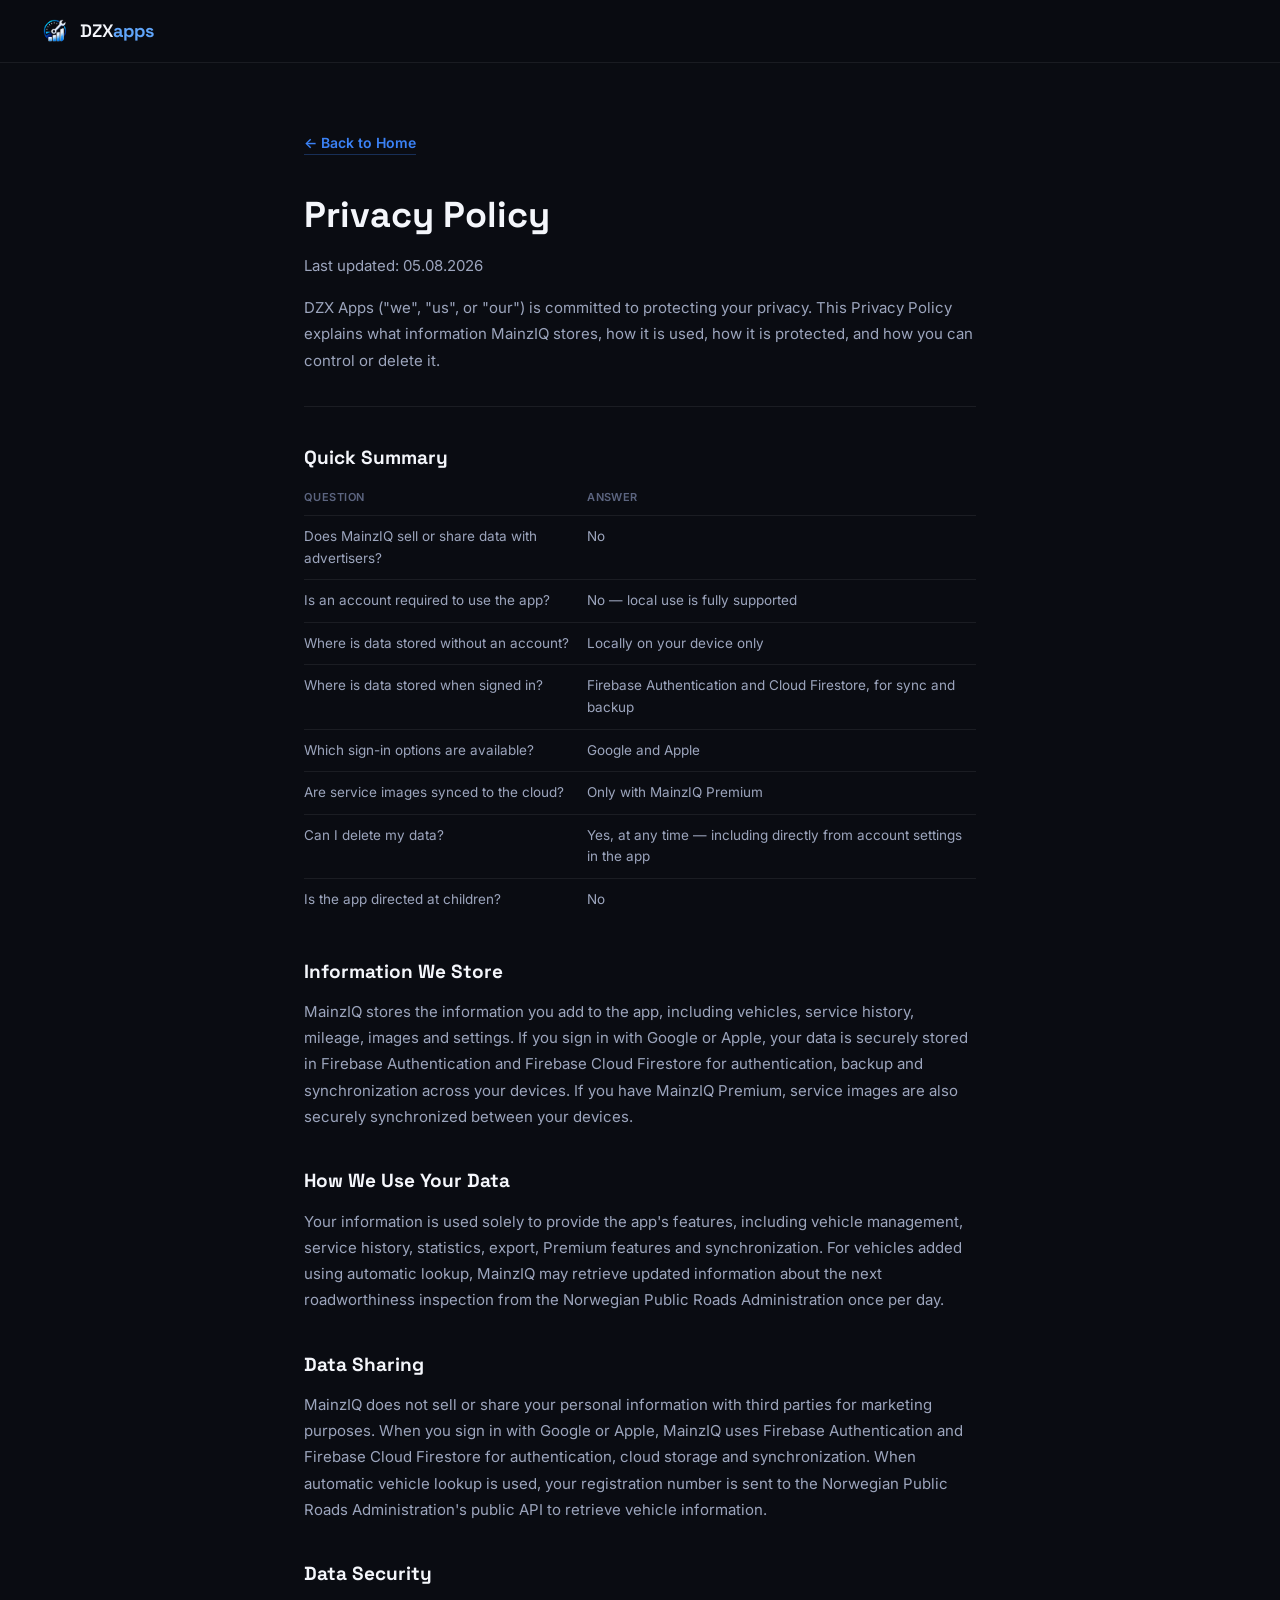
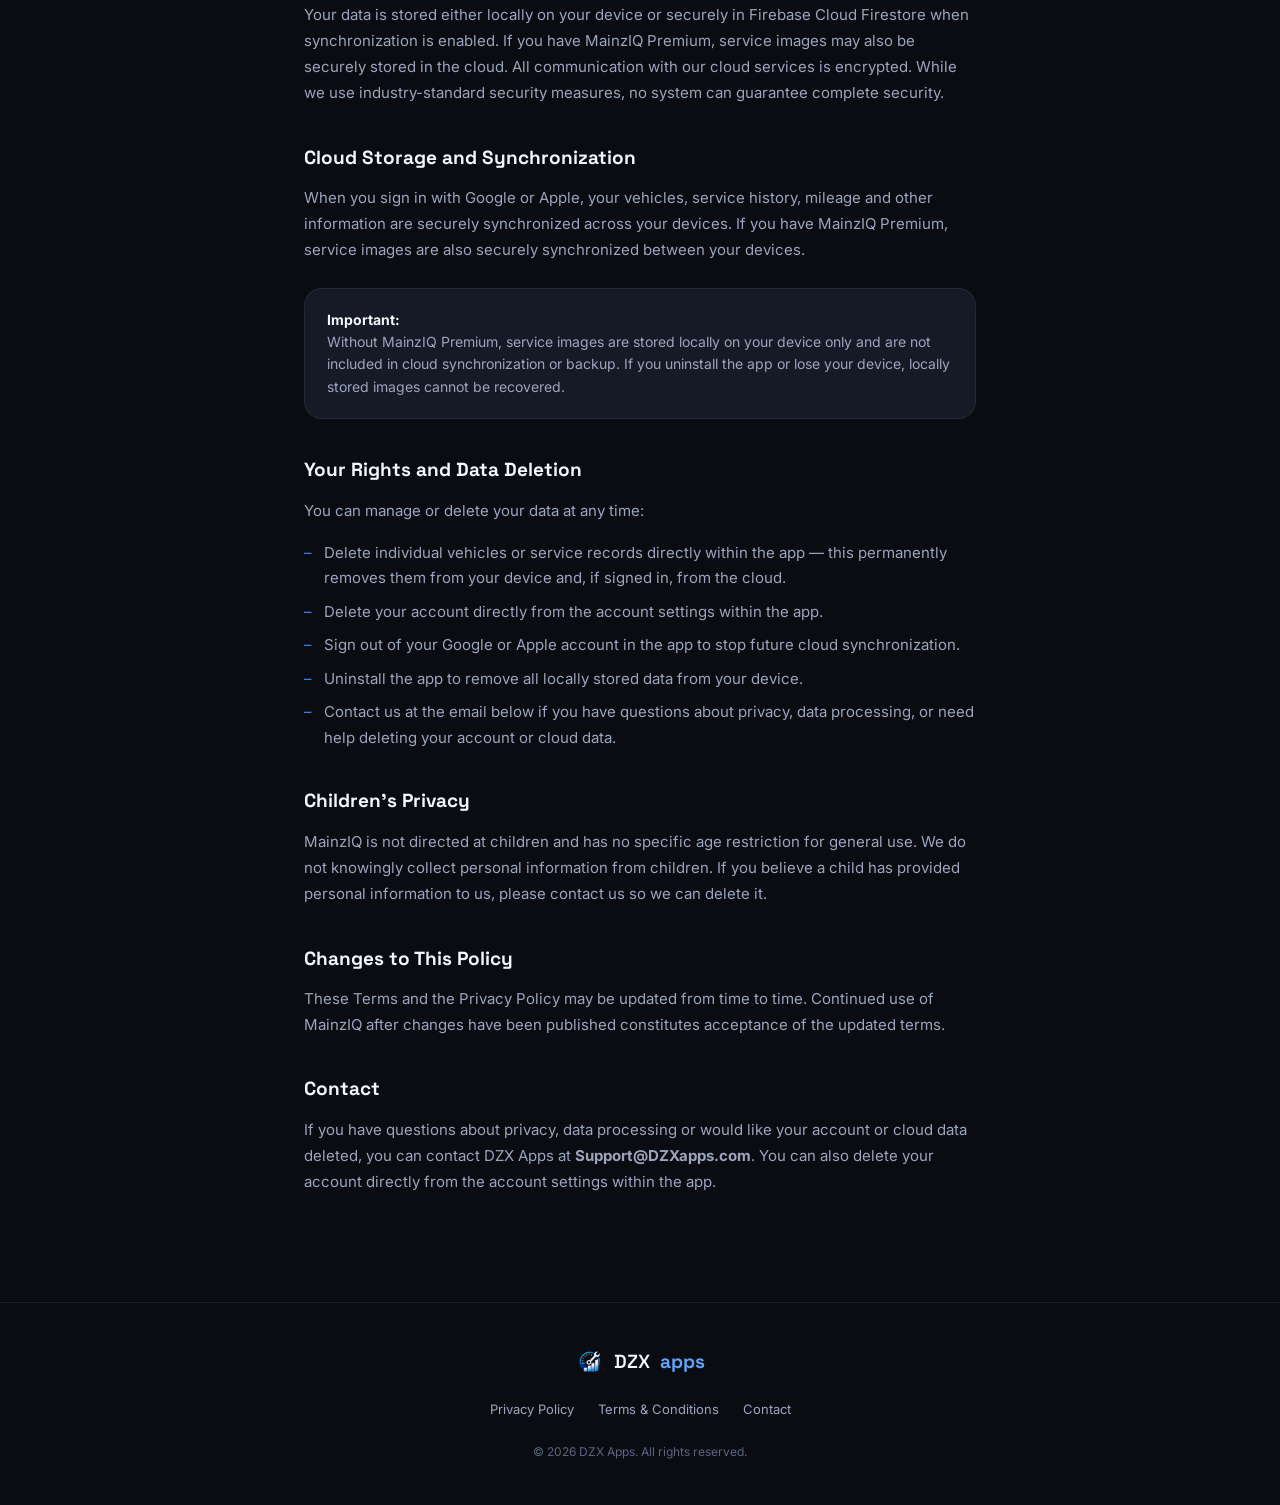
==== commit f5e9a9f8: "Revise privacy policy details and update date Updated the privacy policy with new last updated date " ====
--- a/privacy.html
+++ b/privacy.html
@@ -155,7 +155,7 @@
     <h1>Privacy Policy</h1>
 
     <p class="legal-date">
-      Last updated: 01.07.2026
+      Last updated: 05.08.2026
     </p>
 
     <p class="legal-intro">
@@ -167,91 +167,69 @@
     <h2>Quick Summary</h2>
     <table class="legal-table-summary">
       <tr><th>Question</th><th>Answer</th></tr>
-      <tr>
-      <td>Does MainzIQ collect analytics or crash data?</td>
-      <td>Anonymous analytics (Firebase Analytics). No crash reporting.</td>
-      </tr>
       <tr><td>Does MainzIQ sell or share data with advertisers?</td><td>No</td></tr>
       <tr><td>Is an account required to use the app?</td><td>No — local use is fully supported</td></tr>
       <tr><td>Where is data stored without an account?</td><td>Locally on your device only</td></tr>
-      <tr><td>Where is data stored with Google Sign-In?</td><td>Google Firebase (Cloud Firestore), for sync and backup</td></tr>
-      <tr><td>Can I delete my data?</td><td>Yes, at any time — see "Your Rights and Data Deletion" below</td></tr>
+      <tr><td>Where is data stored when signed in?</td><td>Firebase Authentication and Cloud Firestore, for sync and backup</td></tr>
+      <tr><td>Which sign-in options are available?</td><td>Google and Apple</td></tr>
+      <tr><td>Are service images synced to the cloud?</td><td>Only with MainzIQ Premium</td></tr>
+      <tr><td>Can I delete my data?</td><td>Yes, at any time — including directly from account settings in the app</td></tr>
       <tr><td>Is the app directed at children?</td><td>No</td></tr>
     </table>
 
     <h2>Information We Store</h2>
     <p>
-      MainzIQ stores information you enter into the app, including vehicle data,
-      service records, mileage, images and app settings. If you sign in with
-      Google, your data is also securely stored in Firebase Cloud Firestore for
-      backup and synchronization across devices.
-    </p>
-    <p>
-      We do not request or collect your name, contact list, location, or any
-      information beyond what is needed for the Google Sign-In process itself
-      (your Google account identifier and email address, used solely to link
-      your synced data to your account).
-    </p>
-
-    <h2>Analytics</h2>
-    <p>
-      MainzIQ uses Google Firebase Analytics to collect anonymous usage information,
-      such as app launches, screen views and feature usage. This information helps
-      us improve the app's quality, stability and overall user experience.
-    </p>
-
-    <p>
-      Firebase Analytics is not used for advertising, personalized marketing or
-      user profiling. The content you store in MainzIQ, including your vehicles,
-      service history, mileage, notes and photos, is never analyzed for analytics
-      purposes.
-    </p>
-
-    <p>
-      MainzIQ does not currently use Firebase Crashlytics or any other
-      crash-reporting service.
-    </p>
-
-    <h2>How We Use Data</h2>
-    <p>
-      The information is used solely to provide the app's functionality,
-      including vehicle management, maintenance history, statistics, exports
-      and synchronization. For vehicles added using automatic lookup, MainzIQ
-      may retrieve updated EU inspection information from the Norwegian
-      Public Roads Administration once per day.
+      MainzIQ stores the information you add to the app, including vehicles,
+      service history, mileage, images and settings. If you sign in with
+      Google or Apple, your data is securely stored in Firebase Authentication
+      and Firebase Cloud Firestore for authentication, backup and
+      synchronization across your devices. If you have MainzIQ Premium,
+      service images are also securely synchronized between your devices.
+    </p>
+
+    <h2>How We Use Your Data</h2>
+    <p>
+      Your information is used solely to provide the app's features,
+      including vehicle management, service history, statistics, export,
+      Premium features and synchronization. For vehicles added using
+      automatic lookup, MainzIQ may retrieve updated information about the
+      next roadworthiness inspection from the Norwegian Public Roads
+      Administration once per day.
     </p>
 
     <h2>Data Sharing</h2>
     <p>
       MainzIQ does not sell or share your personal information with third
-      parties for advertising or marketing purposes. Google Firebase is used
-      for authentication, cloud storage and synchronization. When automatic
-      vehicle lookup is used, the vehicle registration number is sent securely
-      to the Norwegian Public Roads Administration (Statens vegvesen) public
-      API to retrieve vehicle information.
+      parties for marketing purposes. When you sign in with Google or Apple,
+      MainzIQ uses Firebase Authentication and Firebase Cloud Firestore for
+      authentication, cloud storage and synchronization. When automatic
+      vehicle lookup is used, your registration number is sent to the
+      Norwegian Public Roads Administration's public API to retrieve vehicle
+      information.
     </p>
 
     <h2>Data Security</h2>
     <p>
-      Data is stored either locally on your device or securely in Firebase
-      Cloud Firestore when synchronization is enabled. Communication with our
-      cloud services is encrypted in transit. Although we use industry-standard
-      security measures, no method of electronic storage or transmission can
-      guarantee absolute security.
+      Your data is stored either locally on your device or securely in
+      Firebase Cloud Firestore when synchronization is enabled. If you have
+      MainzIQ Premium, service images may also be securely stored in the
+      cloud. All communication with our cloud services is encrypted. While we
+      use industry-standard security measures, no system can guarantee
+      complete security.
     </p>
 
     <h2>Cloud Storage and Synchronization</h2>
     <p>
-      When you sign in with Google, your vehicles, service history, mileage
-      and other information are securely synchronized between your devices.
-      Images may remain stored only on your device and are not necessarily
-      included in cloud synchronization.
+      When you sign in with Google or Apple, your vehicles, service history,
+      mileage and other information are securely synchronized across your
+      devices. If you have MainzIQ Premium, service images are also securely
+      synchronized between your devices.
     </p>
 
     <div class="legal-card">
       <strong>Important:</strong><br>
-      Images attached to vehicles or service records may be stored locally on
-      your device and may not be included in cloud backups or synchronization.
+      Without MainzIQ Premium, service images are stored locally on your
+      device only and are not included in cloud synchronization or backup.
       If you uninstall the app or lose your device, locally stored images
       cannot be recovered.
     </div>
@@ -260,9 +238,10 @@
     <p>You can manage or delete your data at any time:</p>
     <ul>
       <li>Delete individual vehicles or service records directly within the app — this permanently removes them from your device and, if signed in, from the cloud.</li>
-      <li>Sign out of your Google account in the app to stop future cloud synchronization.</li>
+      <li>Delete your account directly from the account settings within the app.</li>
+      <li>Sign out of your Google or Apple account in the app to stop future cloud synchronization.</li>
       <li>Uninstall the app to remove all locally stored data from your device.</li>
-      <li>Request full deletion of your cloud-stored account data by contacting us at the email below — we will process such requests within 30 days.</li>
+      <li>Contact us at the email below if you have questions about privacy, data processing, or need help deleting your account or cloud data.</li>
     </ul>
 
     <h2>Children's Privacy</h2>
@@ -282,9 +261,10 @@
 
     <h2>Contact</h2>
     <p>
-      If you have any questions regarding privacy, data processing or wish to
-      request deletion of your account or cloud data, please contact DZX Apps
-      at <strong>Support@DZXapps.com</strong>.
+      If you have questions about privacy, data processing or would like your
+      account or cloud data deleted, you can contact DZX Apps at
+      <strong>Support@DZXapps.com</strong>. You can also delete your account
+      directly from the account settings within the app.
     </p>
 
   </div>
